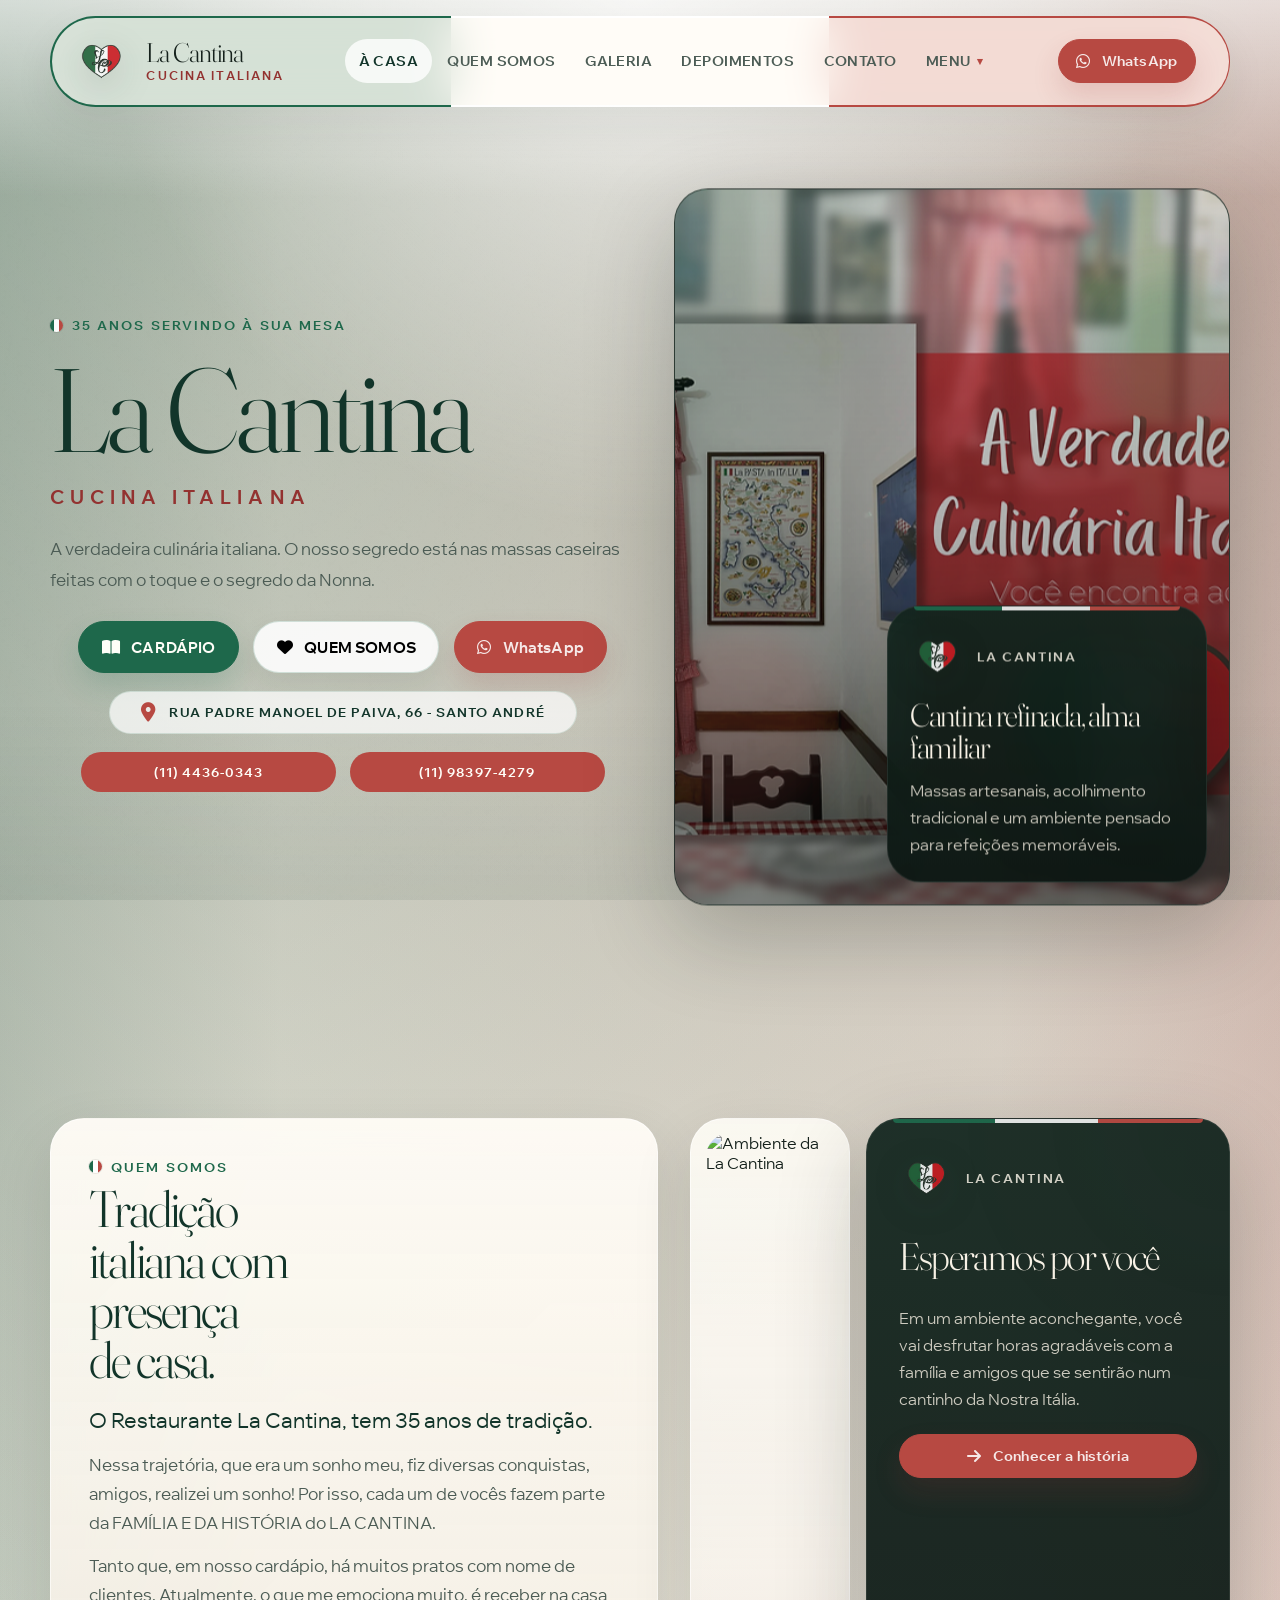
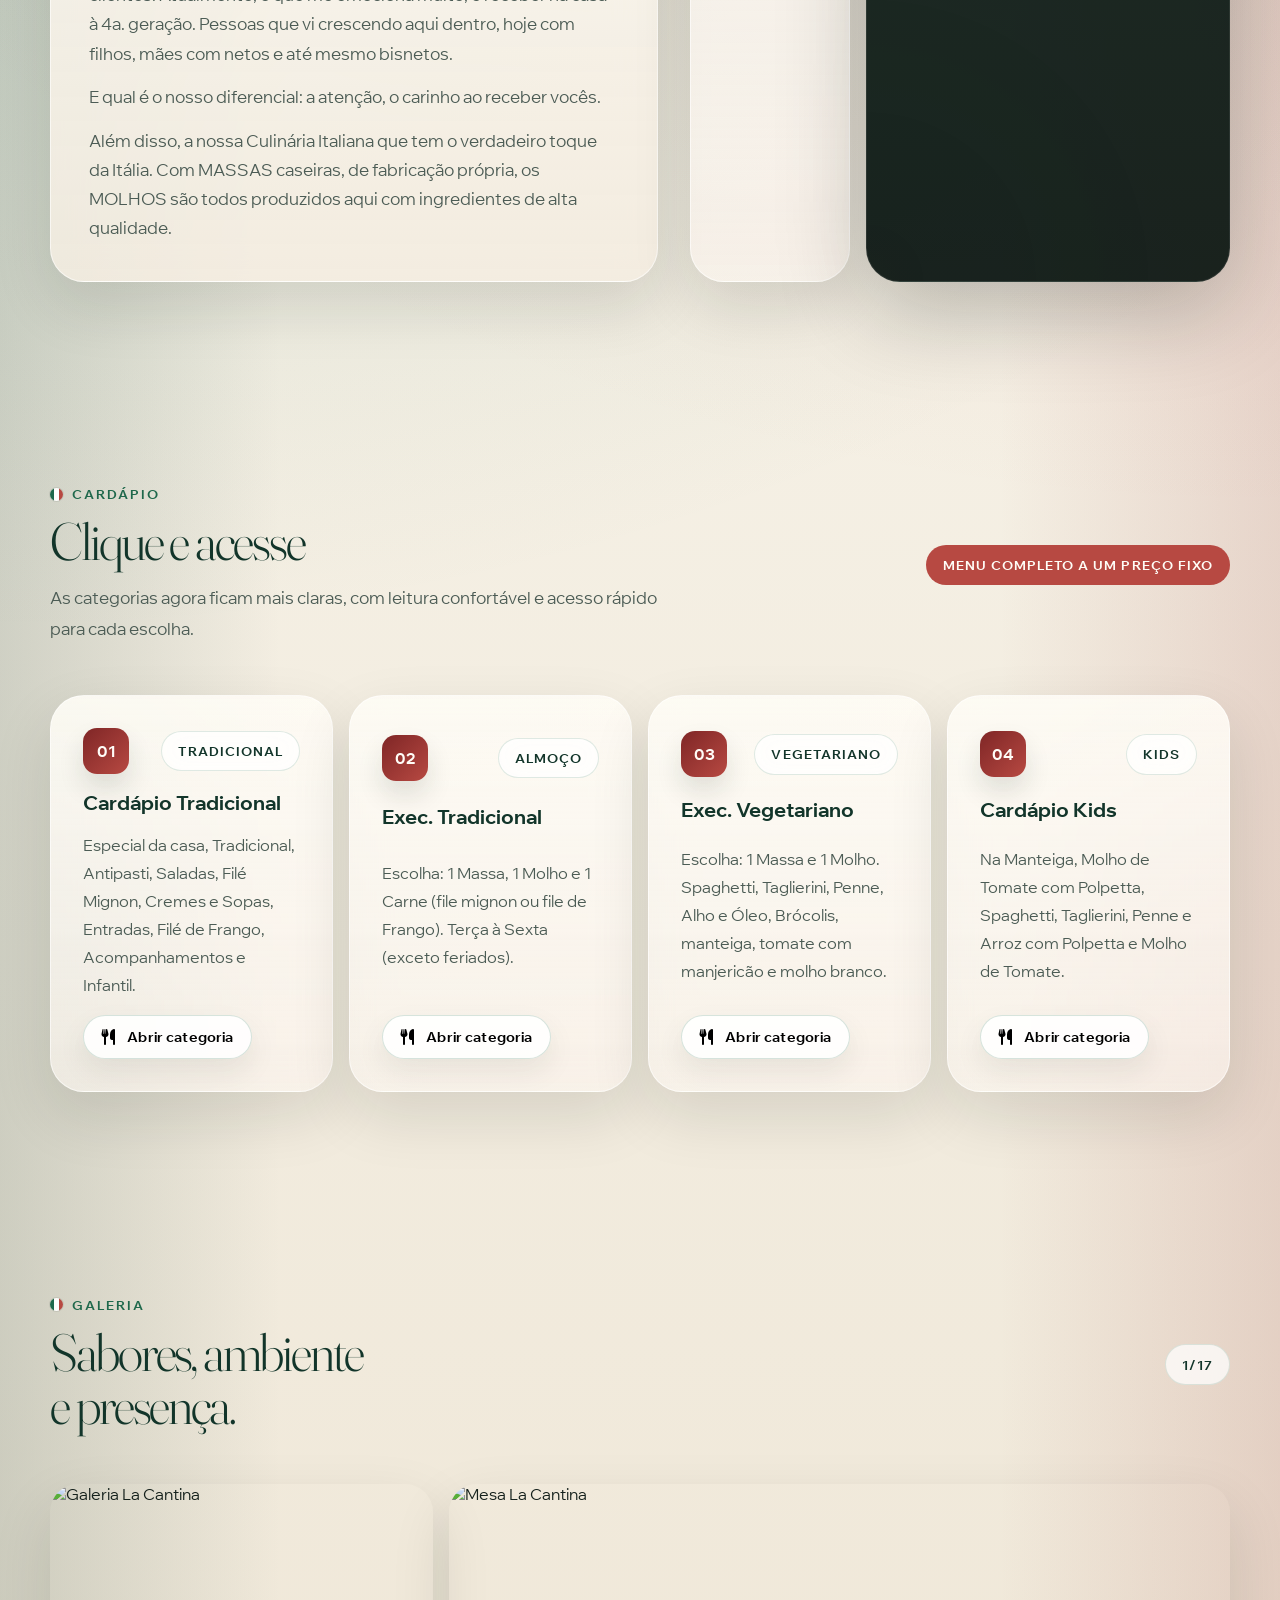
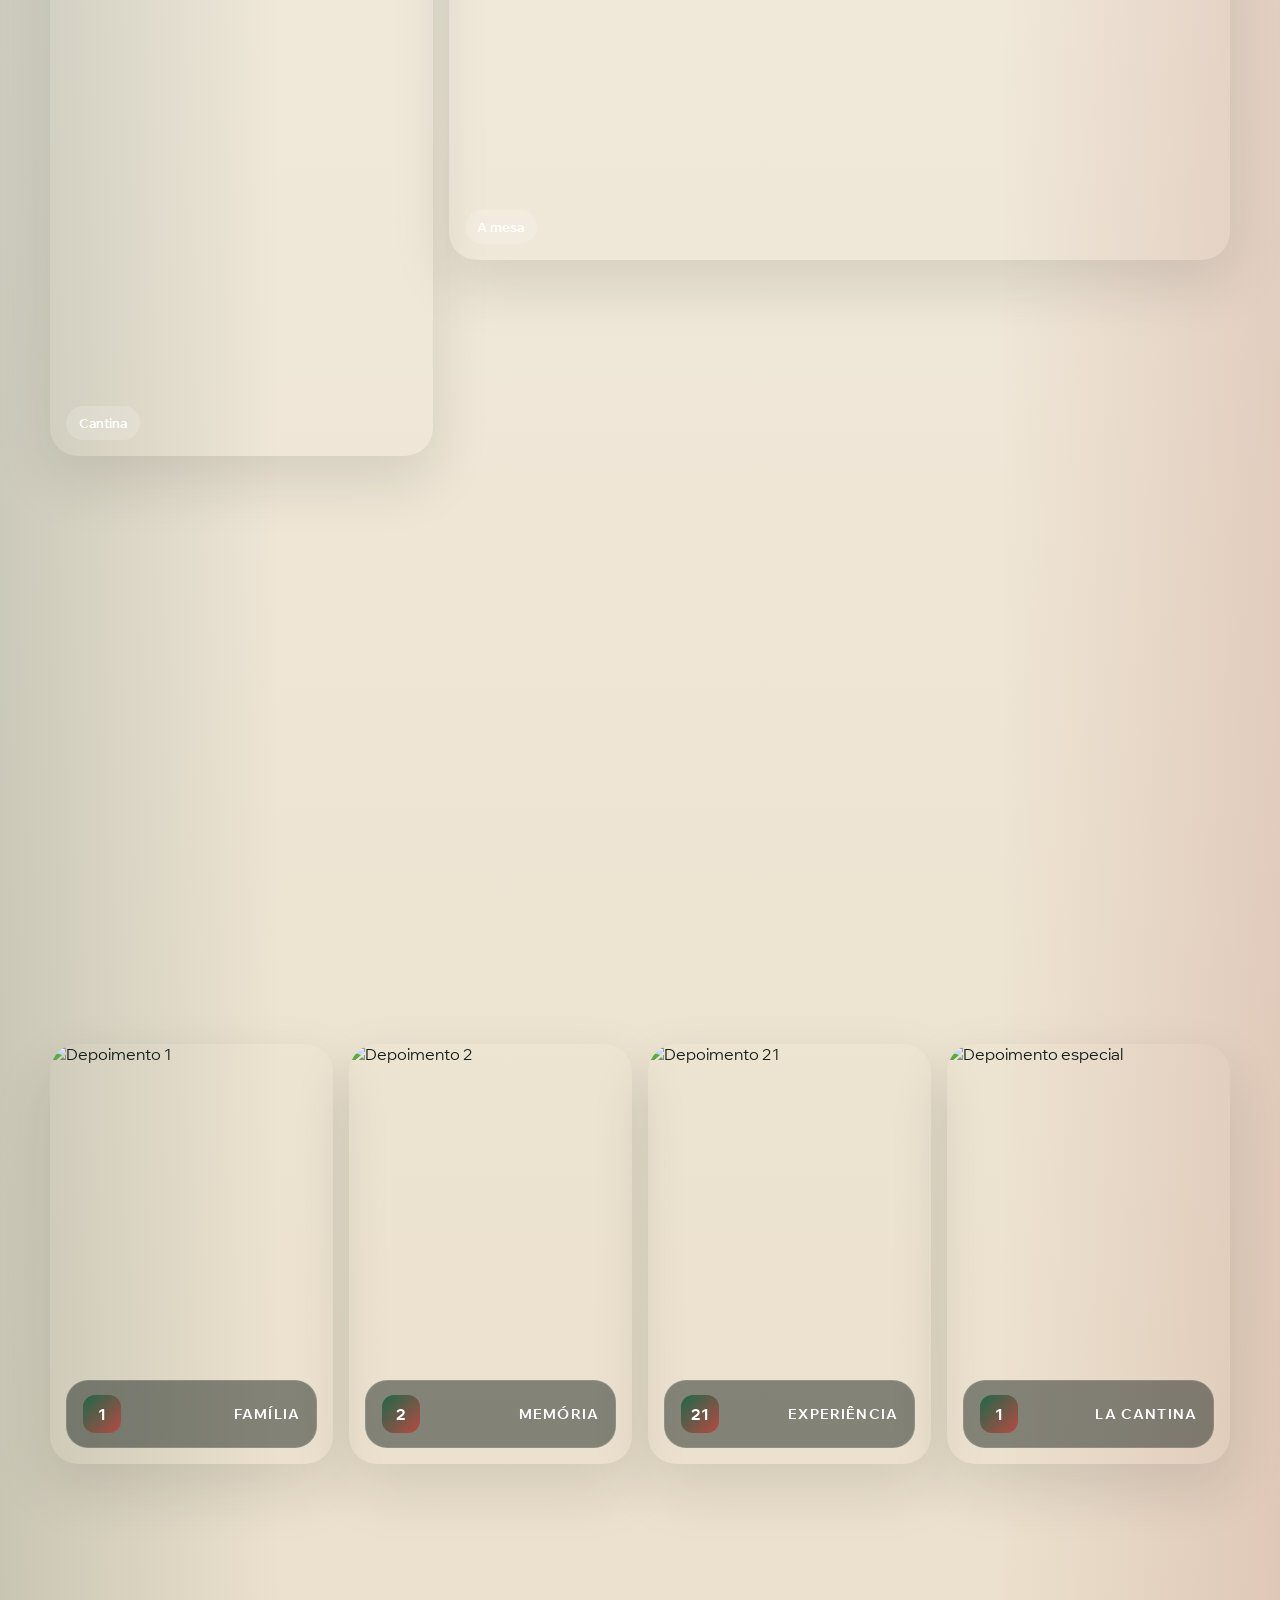
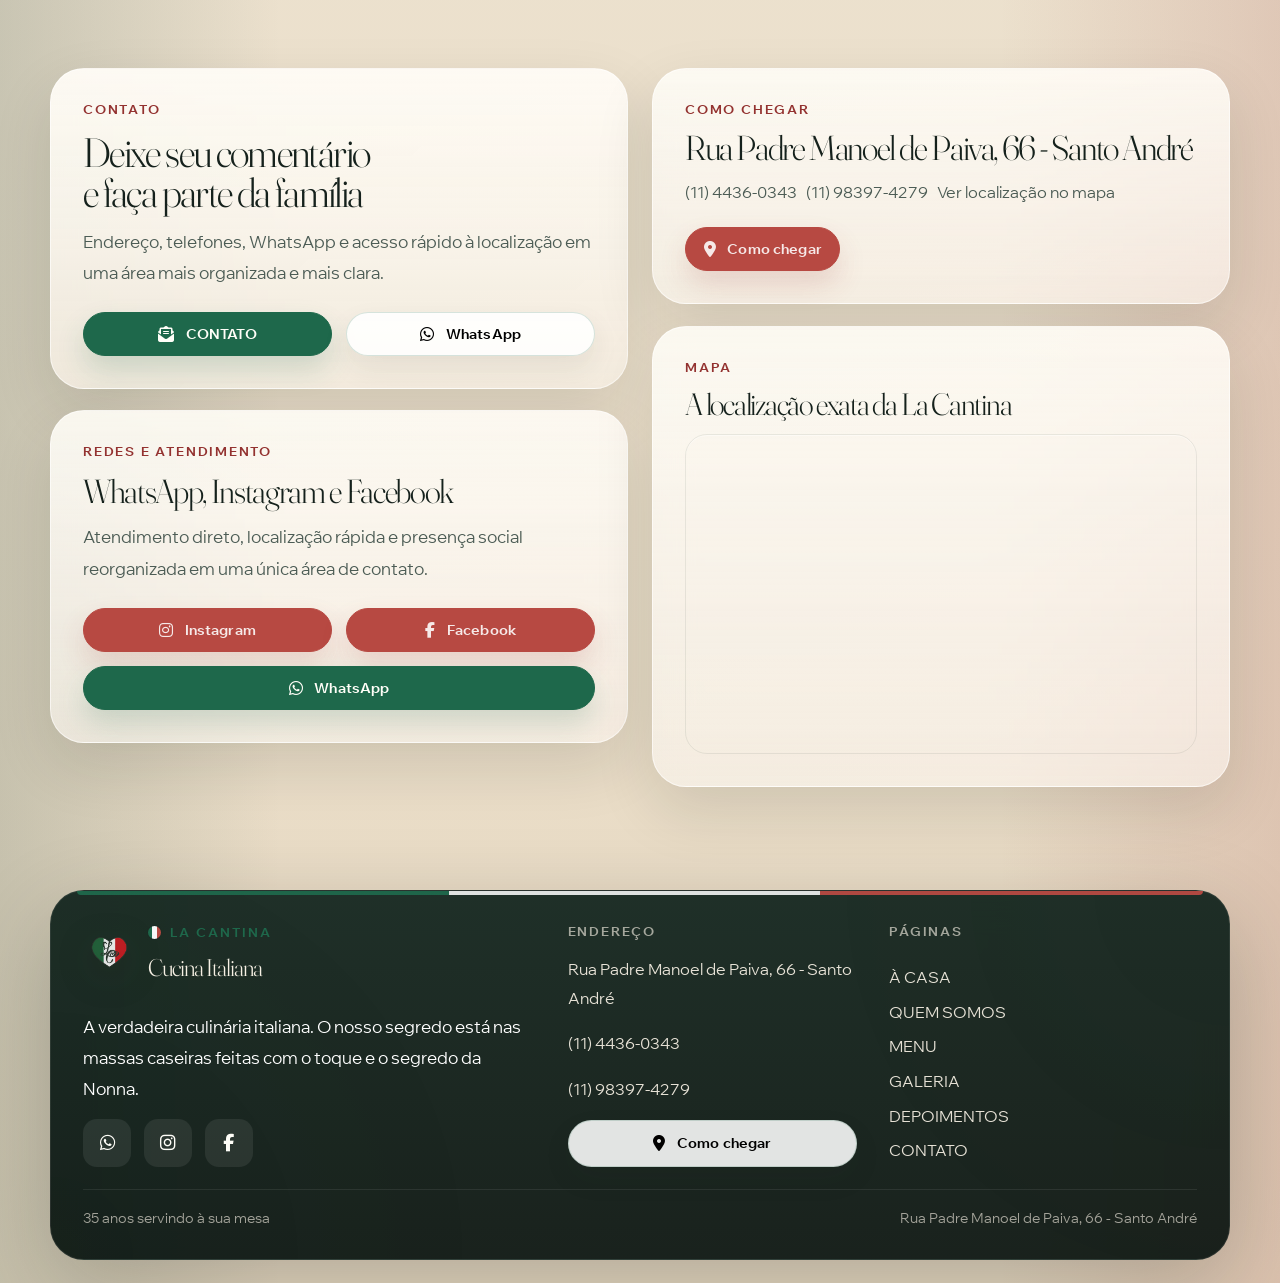
==== index.html @ 67535c18 "Add files via upload" ====
<!DOCTYPE html>
<html lang="pt-BR">
<head>
  <meta charset="utf-8">
  <meta name="viewport" content="width=device-width, initial-scale=1">
  <title>LA CANTINA - RESTAURANTE ITALIANO - MASSAS CASEIRAS IMPERDÍVEIS - SANTO ANDRÉ</title>
  <meta
    name="description"
    content="A verdadeira culinária italiana. O nosso segredo está nas massas caseiras feitas com o toque e o segredo da Nonna. LA CANTINA, servindo à sua mesa, há 35 anos."
  >
  <link rel="canonical" href="https://www.restaurantelacantina.com.br/">
  <link rel="icon" sizes="192x192" href="icons/favicon-192.png" type="image/png">
  <link rel="apple-touch-icon" href="icons/apple-touch-icon.png" type="image/png">
  <link rel="shortcut icon" href="icons/favicon-32.png" type="image/png">
  <link
    rel="stylesheet"
    href="https://cdnjs.cloudflare.com/ajax/libs/font-awesome/6.5.2/css/all.min.css"
    referrerpolicy="no-referrer"
  >
  <link rel="preload" href="fonts/fraunces_120pt-light.woff2" as="font" type="font/woff2" crossorigin>
  <link rel="preload" href="fonts/WixMadeforDisplay_W_Rg.9d488db0.woff" as="font" type="font/woff" crossorigin>
  <link rel="stylesheet" href="css/main.css">
</head>
<body data-page="home" data-root="">
  <div class="page-shell">
    <header data-site-header></header>

    <main>
      <section class="hero section">
        <div class="container hero__grid">
          <div class="hero__content">
            <span class="eyebrow" data-reveal>35 anos servindo à sua mesa</span>
            <h1 class="hero__title" data-reveal>La Cantina</h1>
            <p class="hero__subtitle" data-reveal>Cucina Italiana</p>
            <p class="hero__lead" data-reveal>
              A verdadeira culinária italiana. O nosso segredo está nas massas caseiras feitas com o toque e o segredo da Nonna.
            </p>

            <div class="hero__actions" data-reveal>
              <a class="button button--primary" href="menu/">
                <i class="fa-solid fa-book-open" aria-hidden="true"></i>
                <span>CARDÁPIO</span>
              </a>
              <a class="button button--secondary" href="quemsomos/">
                <i class="fa-solid fa-heart" aria-hidden="true"></i>
                <span>QUEM SOMOS</span>
              </a>
              <a class="button button--ghost" href="https://wa.me/+5511983974279" target="_blank" rel="noreferrer noopener">
                <i class="fa-brands fa-whatsapp" aria-hidden="true"></i>
                <span>WhatsApp</span>
              </a>
            </div>

            <div class="hero__meta" data-reveal>
              <div class="tag hero__location">
                <i class="fa-solid fa-location-dot hero__location-icon" aria-hidden="true"></i>
                <span>Rua Padre Manoel de Paiva, 66 - Santo André</span>
              </div>
              <div class="hero__phones">
                <div class="tag tag--tint hero__phone">(11) 4436-0343</div>
                <div class="tag tag--tint hero__phone">(11) 98397-4279</div>
              </div>
            </div>
          </div>

          <div class="hero__media panel panel--dark" data-reveal data-parallax data-speed="0.03">
            <div class="hero__visual">
              <img
                src="images/hero-main.png"
                srcset="images/hero-main.png 1x, images/hero-main@2x.png 2x"
                alt="La Cantina"
              >
            </div>

            <div class="hero__veil"></div>

            <div class="hero__orbs">
              <span class="hero__orb hero__orb--green"></span>
              <span class="hero__orb hero__orb--red"></span>
            </div>

            <div class="hero__badge panel panel--dark">
              <div class="hero__badge-brand">
                <img src="icons/apple-touch-icon.png" alt="">
                <span>La Cantina</span>
              </div>
              <h2 class="hero__badge-title">Cantina refinada, alma familiar</h2>
              <p class="hero__badge-copy">
                Massas artesanais, acolhimento tradicional e um ambiente pensado para refeições memoráveis.
              </p>
            </div>
          </div>
        </div>
      </section>

      <section class="section">
        <div class="container about-grid about-grid--feature">
          <article class="panel panel--accent story-card" data-reveal>
            <span class="eyebrow">QUEM SOMOS</span>
            <h2 class="section-title">Tradição italiana com presença de casa.</h2>
            <div class="content-copy story-copy">
              <p>O Restaurante La Cantina, tem 35 anos de tradição.</p>
              <p>
                Nessa trajetória, que era um sonho meu, fiz diversas conquistas, amigos, realizei um sonho! Por isso, cada um de vocês fazem parte da FAMÍLIA E DA HISTÓRIA do LA CANTINA.
              </p>
              <p>
                Tanto que, em nosso cardápio, há muitos pratos com nome de clientes. Atualmente, o que me emociona muito, é receber na casa à 4a. geração. Pessoas que vi crescendo aqui dentro, hoje com filhos, mães com netos e até mesmo bisnetos.
              </p>
              <p>E qual é o nosso diferencial: a atenção, o carinho ao receber vocês.</p>
              <p>
                Além disso, a nossa Culinária Italiana que tem o verdadeiro toque da Itália. Com MASSAS caseiras, de fabricação própria, os MOLHOS são todos produzidos aqui com ingredientes de alta qualidade.
              </p>
            </div>
          </article>

          <div class="detail-stack story-stack" data-reveal>
            <div class="panel story-media">
              <img
                src="https://static.wixstatic.com/media/3c8c78_58b89ab414a541a39c98c80fbf83a071~mv2.png/v1/fill/w_678%2Ch_509%2Cal_c%2Cq_85%2Cusm_0.66_1.00_0.01%2Cenc_avif%2Cquality_auto/C%C3%B3pia%20de%20Lc%20slide%20site%20%281%29.png"
                alt="Ambiente da La Cantina"
                loading="lazy"
              >
            </div>

            <aside class="quote-card panel panel--dark story-quote">
              <div class="hero__badge-brand">
                <img src="icons/apple-touch-icon.png" alt="">
                <span>La Cantina</span>
              </div>
              <h3 class="quote-card__title">Esperamos por você</h3>
              <p class="quote-card__copy">
                Em um ambiente aconchegante, você vai desfrutar horas agradáveis com a família e amigos que se sentirão num cantinho da Nostra Itália.
              </p>
              <a class="button button--ghost button--small" href="quemsomos/">
                <i class="fa-solid fa-arrow-right" aria-hidden="true"></i>
                <span>Conhecer a história</span>
              </a>
            </aside>
          </div>
        </div>
      </section>

      <section class="section">
        <div class="container">
          <div class="section-header">
            <div class="section-header__content" data-reveal>
              <span class="eyebrow">Cardápio</span>
              <h2 class="section-title">Clique e acesse</h2>
              <p class="section-copy">
                As categorias agora ficam mais claras, com leitura confortável e acesso rápido para cada escolha.
              </p>
            </div>
            <span class="tag tag--tint" data-reveal>MENU COMPLETO A UM PREÇO FIXO</span>
          </div>

          <div class="menu-card-grid">
            <article class="menu-card panel" data-reveal>
              <div class="menu-card__top">
                <span class="menu-card__index">01</span>
                <span class="tag">Tradicional</span>
              </div>
              <h3 class="menu-card__title">Cardápio Tradicional</h3>
              <p class="menu-card__copy">
                Especial da casa, Tradicional, Antipasti, Saladas, Filé Mignon, Cremes e Sopas, Entradas, Filé de Frango, Acompanhamentos e Infantil.
              </p>
              <div class="menu-card__actions">
                <a class="button button--secondary button--small" href="tradicional/">
                  <i class="fa-solid fa-utensils" aria-hidden="true"></i>
                  <span>Abrir categoria</span>
                </a>
              </div>
            </article>

            <article class="menu-card panel" data-reveal>
              <div class="menu-card__top">
                <span class="menu-card__index">02</span>
                <span class="tag">Almoço</span>
              </div>
              <h3 class="menu-card__title">Exec. Tradicional</h3>
              <p class="menu-card__copy">
                Escolha: 1 Massa, 1 Molho e 1 Carne (file mignon ou file de Frango). Terça à Sexta (exceto feriados).
              </p>
              <div class="menu-card__actions">
                <a class="button button--secondary button--small" href="executivotradicional/">
                  <i class="fa-solid fa-utensils" aria-hidden="true"></i>
                  <span>Abrir categoria</span>
                </a>
              </div>
            </article>

            <article class="menu-card panel" data-reveal>
              <div class="menu-card__top">
                <span class="menu-card__index">03</span>
                <span class="tag">Vegetariano</span>
              </div>
              <h3 class="menu-card__title">Exec. Vegetariano</h3>
              <p class="menu-card__copy">
                Escolha: 1 Massa e 1 Molho. Spaghetti, Taglierini, Penne, Alho e Óleo, Brócolis, manteiga, tomate com manjericão e molho branco.
              </p>
              <div class="menu-card__actions">
                <a class="button button--secondary button--small" href="vegetariano/">
                  <i class="fa-solid fa-utensils" aria-hidden="true"></i>
                  <span>Abrir categoria</span>
                </a>
              </div>
            </article>

            <article class="menu-card panel" data-reveal>
              <div class="menu-card__top">
                <span class="menu-card__index">04</span>
                <span class="tag">Kids</span>
              </div>
              <h3 class="menu-card__title">Cardápio Kids</h3>
              <p class="menu-card__copy">
                Na Manteiga, Molho de Tomate com Polpetta, Spaghetti, Taglierini, Penne e Arroz com Polpetta e Molho de Tomate.
              </p>
              <div class="menu-card__actions">
                <a class="button button--secondary button--small" href="kids/">
                  <i class="fa-solid fa-utensils" aria-hidden="true"></i>
                  <span>Abrir categoria</span>
                </a>
              </div>
            </article>
          </div>
        </div>
      </section>

      <section class="section">
        <div class="container">
          <div class="section-header">
            <div class="section-header__content" data-reveal>
              <span class="eyebrow">Galeria</span>
              <h2 class="section-title">Sabores, ambiente e presença.</h2>
            </div>
            <span class="tag" data-reveal>1/17</span>
          </div>

          <div class="gallery-grid">
            <a class="gallery-card gallery-card--tall" href="galeria/" data-lightbox="https://static.wixstatic.com/media/3c8c78_4570d8afd953491ebf479c30d92ed993~mv2.jpg/v1/fill/w_378%2Ch_504%2Cal_c%2Cq_80%2Cusm_0.66_1.00_0.01%2Cenc_avif%2Cquality_auto/3c8c78_4570d8afd953491ebf479c30d92ed993~mv2.jpg" data-lightbox-alt="Galeria La Cantina" data-reveal>
              <img src="https://static.wixstatic.com/media/3c8c78_4570d8afd953491ebf479c30d92ed993~mv2.jpg/v1/fill/w_378%2Ch_504%2Cal_c%2Cq_80%2Cusm_0.66_1.00_0.01%2Cenc_avif%2Cquality_auto/3c8c78_4570d8afd953491ebf479c30d92ed993~mv2.jpg" alt="Galeria La Cantina" loading="lazy">
              <span class="gallery-card__label">Cantina</span>
            </a>

            <a class="gallery-card gallery-card--wide" href="galeria/" data-lightbox="https://static.wixstatic.com/media/3c8c78_d0b35726a6de42ea92a82c9c11705bc4~mv2.png/v1/fill/w_980%2Ch_627%2Cal_c%2Cq_90%2Cusm_0.66_1.00_0.01%2Cenc_avif%2Cquality_auto/3c8c78_d0b35726a6de42ea92a82c9c11705bc4~mv2.png" data-lightbox-alt="Mesa La Cantina" data-reveal>
              <img src="https://static.wixstatic.com/media/3c8c78_d0b35726a6de42ea92a82c9c11705bc4~mv2.png/v1/fill/w_980%2Ch_627%2Cal_c%2Cq_90%2Cusm_0.66_1.00_0.01%2Cenc_avif%2Cquality_auto/3c8c78_d0b35726a6de42ea92a82c9c11705bc4~mv2.png" alt="Mesa La Cantina" loading="lazy">
              <span class="gallery-card__label">A mesa</span>
            </a>

            <a class="gallery-card gallery-card--medium" href="galeria/" data-lightbox="https://static.wixstatic.com/media/3c8c78_863de1229ab94aa2b403832a2378c0b0~mv2.png/v1/fill/w_980%2Ch_627%2Cal_c%2Cq_90%2Cusm_0.66_1.00_0.01%2Cenc_avif%2Cquality_auto/3c8c78_863de1229ab94aa2b403832a2378c0b0~mv2.png" data-lightbox-alt="Pratos da La Cantina" data-reveal>
              <img src="https://static.wixstatic.com/media/3c8c78_863de1229ab94aa2b403832a2378c0b0~mv2.png/v1/fill/w_980%2Ch_627%2Cal_c%2Cq_90%2Cusm_0.66_1.00_0.01%2Cenc_avif%2Cquality_auto/3c8c78_863de1229ab94aa2b403832a2378c0b0~mv2.png" alt="Pratos da La Cantina" loading="lazy">
              <span class="gallery-card__label">Artesanal</span>
            </a>

            <a class="gallery-card gallery-card--medium" href="galeria/" data-lightbox="https://static.wixstatic.com/media/3c8c78_ca9038ac44324397ae0297e8c60b344d~mv2.png/v1/fill/w_980%2Ch_627%2Cal_c%2Cq_90%2Cusm_0.66_1.00_0.01%2Cenc_avif%2Cquality_auto/3c8c78_ca9038ac44324397ae0297e8c60b344d~mv2.png" data-lightbox-alt="Detalhes da casa" data-reveal>
              <img src="https://static.wixstatic.com/media/3c8c78_ca9038ac44324397ae0297e8c60b344d~mv2.png/v1/fill/w_980%2Ch_627%2Cal_c%2Cq_90%2Cusm_0.66_1.00_0.01%2Cenc_avif%2Cquality_auto/3c8c78_ca9038ac44324397ae0297e8c60b344d~mv2.png" alt="Detalhes da casa" loading="lazy">
              <span class="gallery-card__label">Detalhes</span>
            </a>
          </div>
        </div>
      </section>

      <section class="section">
        <div class="container">
          <div class="section-header">
            <div class="section-header__content" data-reveal>
              <span class="eyebrow">Depoimentos</span>
              <h2 class="section-title">Confiança construída à mesa.</h2>
            </div>
            <span class="tag" data-reveal>1/21</span>
          </div>

          <div class="testimonial-grid">
            <a class="testimonial-card" href="depoimentos/" data-lightbox="https://static.wixstatic.com/media/3c8c78_c06c35f1dfcc485184967b9b6c743e84~mv2.png/v1/fill/w_980%2Ch_627%2Cal_c%2Cq_90%2Cusm_0.66_1.00_0.01%2Cenc_avif%2Cquality_auto/3c8c78_c06c35f1dfcc485184967b9b6c743e84~mv2.png" data-lightbox-alt="Depoimento 1" data-reveal>
              <img src="https://static.wixstatic.com/media/3c8c78_c06c35f1dfcc485184967b9b6c743e84~mv2.png/v1/fill/w_980%2Ch_627%2Cal_c%2Cq_90%2Cusm_0.66_1.00_0.01%2Cenc_avif%2Cquality_auto/3c8c78_c06c35f1dfcc485184967b9b6c743e84~mv2.png" alt="Depoimento 1" loading="lazy">
              <div class="testimonial-card__meta">
                <span class="testimonial-card__number">1</span>
                <span class="testimonial-card__text">Família</span>
              </div>
            </a>

            <a class="testimonial-card" href="depoimentos/" data-lightbox="https://static.wixstatic.com/media/3c8c78_69500f6a62264db9b40c187f30066948~mv2.png/v1/fill/w_980%2Ch_627%2Cal_c%2Cq_90%2Cusm_0.66_1.00_0.01%2Cenc_avif%2Cquality_auto/3c8c78_69500f6a62264db9b40c187f30066948~mv2.png" data-lightbox-alt="Depoimento 2" data-reveal>
              <img src="https://static.wixstatic.com/media/3c8c78_69500f6a62264db9b40c187f30066948~mv2.png/v1/fill/w_980%2Ch_627%2Cal_c%2Cq_90%2Cusm_0.66_1.00_0.01%2Cenc_avif%2Cquality_auto/3c8c78_69500f6a62264db9b40c187f30066948~mv2.png" alt="Depoimento 2" loading="lazy">
              <div class="testimonial-card__meta">
                <span class="testimonial-card__number">2</span>
                <span class="testimonial-card__text">Memória</span>
              </div>
            </a>

            <a class="testimonial-card" href="depoimentos/" data-lightbox="https://static.wixstatic.com/media/3c8c78_3a1974ed5ea540cd999b0b36f198db32~mv2.png/v1/fill/w_980%2Ch_627%2Cal_c%2Cq_90%2Cusm_0.66_1.00_0.01%2Cenc_avif%2Cquality_auto/3c8c78_3a1974ed5ea540cd999b0b36f198db32~mv2.png" data-lightbox-alt="Depoimento 21" data-reveal>
              <img src="https://static.wixstatic.com/media/3c8c78_3a1974ed5ea540cd999b0b36f198db32~mv2.png/v1/fill/w_980%2Ch_627%2Cal_c%2Cq_90%2Cusm_0.66_1.00_0.01%2Cenc_avif%2Cquality_auto/3c8c78_3a1974ed5ea540cd999b0b36f198db32~mv2.png" alt="Depoimento 21" loading="lazy">
              <div class="testimonial-card__meta">
                <span class="testimonial-card__number">21</span>
                <span class="testimonial-card__text">Experiência</span>
              </div>
            </a>

            <a class="testimonial-card" href="depoimentos/" data-lightbox="https://static.wixstatic.com/media/3c8c78_4570d8afd953491ebf479c30d92ed993~mv2.jpg/v1/fill/w_435%2Ch_580%2Cal_c%2Cq_80%2Cusm_0.66_1.00_0.01%2Cenc_avif%2Cquality_auto/3c8c78_4570d8afd953491ebf479c30d92ed993~mv2.jpg" data-lightbox-alt="Depoimento especial" data-reveal>
              <img src="https://static.wixstatic.com/media/3c8c78_4570d8afd953491ebf479c30d92ed993~mv2.jpg/v1/fill/w_435%2Ch_580%2Cal_c%2Cq_80%2Cusm_0.66_1.00_0.01%2Cenc_avif%2Cquality_auto/3c8c78_4570d8afd953491ebf479c30d92ed993~mv2.jpg" alt="Depoimento especial" loading="lazy">
              <div class="testimonial-card__meta">
                <span class="testimonial-card__number">1</span>
                <span class="testimonial-card__text">La Cantina</span>
              </div>
            </a>
          </div>
        </div>
      </section>

      <section class="section">
        <div class="container contact-grid contact-grid--home">
          <div class="contact-stack contact-stack--home">
            <article class="info-card panel panel--accent info-card--contact" data-reveal>
              <span class="info-card__label">Contato</span>
              <h2 class="detail-card__title">Deixe seu comentário e faça parte da família</h2>
              <p class="info-card__copy">
                Endereço, telefones, WhatsApp e acesso rápido à localização em uma área mais organizada e mais clara.
              </p>
              <div class="contact-actions">
                <a class="button button--primary button--small" href="contato/">
                  <i class="fa-solid fa-envelope-open-text" aria-hidden="true"></i>
                  <span>CONTATO</span>
                </a>
                <a class="button button--secondary button--small" href="https://wa.me/+5511983974279" target="_blank" rel="noreferrer noopener">
                  <i class="fa-brands fa-whatsapp" aria-hidden="true"></i>
                  <span>WhatsApp</span>
                </a>
              </div>
            </article>

            <article class="info-card panel info-card--social" data-reveal>
              <span class="info-card__label">Redes e atendimento</span>
              <h3 class="detail-card__title">WhatsApp, Instagram e Facebook</h3>
              <p class="info-card__copy">
                Atendimento direto, localização rápida e presença social reorganizada em uma única área de contato.
              </p>
              <div class="contact-actions contact-actions--social">
                <a class="button button--ghost button--small" href="https://www.instagram.com/lacantina_cucinaitaliana/" target="_blank" rel="noreferrer noopener">
                  <i class="fa-brands fa-instagram" aria-hidden="true"></i>
                  <span>Instagram</span>
                </a>
                <a class="button button--ghost button--small" href="https://www.facebook.com/La-Cantina-Cuccina-Italiana-107710615327045" target="_blank" rel="noreferrer noopener">
                  <i class="fa-brands fa-facebook-f" aria-hidden="true"></i>
                  <span>Facebook</span>
                </a>
                <a id="whatsapp-link" class="button button--ghost button--small contact-actions__item--whatsapp" href="https://wa.me/+5511983974279" target="_blank" rel="noreferrer noopener">
                  <i class="fa-brands fa-whatsapp" aria-hidden="true"></i>
                  <span>WhatsApp</span>
                </a>
              </div>
            </article>
          </div>

          <div class="contact-stack contact-stack--home">
            <article class="info-card panel info-card--map" data-reveal>
              <span class="info-card__label">Como chegar</span>
              <h3 class="detail-card__title">Rua Padre Manoel de Paiva, 66 - Santo André</h3>
              <ul class="info-card__list">
                <li>(11) 4436-0343</li>
                <li>(11) 98397-4279</li>
                <li>Ver localização no mapa</li>
              </ul>
              <div class="contact-actions">
                <a class="button button--ghost button--small" href="https://www.google.com/maps?q=-23.6536492,-46.5355073" target="_blank" rel="noreferrer noopener">
                  <i class="fa-solid fa-location-dot" aria-hidden="true"></i>
                  <span>Como chegar</span>
                </a>
              </div>
            </article>

            <article class="info-card panel info-card--embed" data-reveal>
              <span class="info-card__label">Mapa</span>
              <h3 class="detail-card__title">A localização exata da La Cantina</h3>
              <div class="map-embed">
                <iframe
                  title="Mapa da localização do Restaurante La Cantina"
                  src="https://www.google.com/maps?q=-23.6536492,-46.5355073&z=17&output=embed"
                  loading="lazy"
                  referrerpolicy="no-referrer-when-downgrade"
                  allowfullscreen
                ></iframe>
              </div>
            </article>
          </div>
        </div>
      </section>
    </main>

    <footer data-site-footer></footer>
  </div>

  <script src="js/main.js" defer></script>
</body>
</html>
---- css/main.css ----
@font-face {
  font-family: "Fraunces LC";
  src: url("../fonts/fraunces_120pt-light.woff2") format("woff2");
  font-style: normal;
  font-weight: 300;
  font-display: swap;
}

@font-face {
  font-family: "Fraunces LC";
  src: url("../fonts/fraunces_120pt-semibold.woff2") format("woff2");
  font-style: normal;
  font-weight: 600;
  font-display: swap;
}

@font-face {
  font-family: "Madefor LC";
  src: url("../fonts/WixMadeforDisplay_W_Rg.9d488db0.woff") format("woff");
  font-style: normal;
  font-weight: 400;
  font-display: swap;
}

@font-face {
  font-family: "Madefor LC";
  src: url("../fonts/WixMadeforDisplay_W_Bd.a701b2c3.woff") format("woff");
  font-style: normal;
  font-weight: 700;
  font-display: swap;
}

:root {
  --white: #fffdf7;
  --paper: #f2ecdf;
  --cream: #e8dac3;
  --green-900: #12352a;
  --green-700: #1e684b;
  --green-500: #2f8a62;
  --red-800: #7f2626;
  --red-700: #933230;
  --red-500: #b74942;
  --ink: #15211c;
  --ink-soft: #4c5c55;
  --line: rgba(21, 33, 28, 0.12);
  --line-strong: rgba(21, 33, 28, 0.2);
  --surface: rgba(255, 252, 246, 0.78);
  --surface-strong: rgba(255, 252, 246, 0.92);
  --surface-dark: rgba(17, 27, 22, 0.9);
  --shadow-soft: 0 24px 60px rgba(15, 24, 20, 0.12);
  --shadow-strong: 0 30px 90px rgba(10, 16, 13, 0.24);
  --radius-xl: 34px;
  --radius-lg: 24px;
  --radius-md: 18px;
  --radius-sm: 12px;
  --container: min(1180px, calc(100vw - 40px));
  --font-sans: "Madefor LC", "Segoe UI", sans-serif;
  --font-serif: "Fraunces LC", Georgia, serif;
  --transition: 240ms cubic-bezier(0.22, 1, 0.36, 1);
  --header-height: 86px;
  --hero-meta-space: 1.1rem;
}

*,
*::before,
*::after {
  box-sizing: border-box;
}

html {
  scroll-behavior: smooth;
}

body {
  margin: 0;
  min-height: 100vh;
  font-family: var(--font-sans);
  color: var(--ink);
  background:
    radial-gradient(circle at 0% 0%, rgba(30, 104, 75, 0.34), transparent 36%),
    radial-gradient(circle at 100% 0%, rgba(183, 73, 66, 0.3), transparent 34%),
    linear-gradient(90deg, rgba(18, 53, 42, 0.16) 0%, rgba(255, 255, 255, 0) 22%, rgba(255, 255, 255, 0) 78%, rgba(147, 50, 48, 0.14) 100%),
    linear-gradient(180deg, var(--white) 0%, var(--paper) 42%, var(--cream) 100%);
}

body::before {
  content: "";
  position: fixed;
  inset: 0;
  z-index: -2;
  pointer-events: none;
  opacity: 0.035;
  background: url("../assets/patterns/iron-pattern.png") center / 320px repeat;
  mix-blend-mode: multiply;
}

body::after {
  content: "";
  position: fixed;
  inset: 0;
  z-index: -1;
  pointer-events: none;
  background:
    linear-gradient(180deg, rgba(255, 255, 255, 0.6), transparent 22%, transparent 78%, rgba(18, 53, 42, 0.08)),
    radial-gradient(circle at 50% 0%, rgba(255, 255, 255, 0.7), transparent 48%);
}

img {
  display: block;
  max-width: 100%;
}

a {
  color: inherit;
  text-decoration: none;
}

button,
input,
textarea {
  font: inherit;
}

button {
  border: 0;
  background: transparent;
  cursor: pointer;
}

.page-shell {
  position: relative;
  overflow: clip;
}

.container {
  width: var(--container);
  margin-inline: auto;
}

.section {
  padding: clamp(4.5rem, 8vw, 7rem) 0;
}

.section--compact {
  padding: clamp(3rem, 6vw, 4.4rem) 0;
}

.panel {
  position: relative;
  border: 1px solid rgba(255, 255, 255, 0.58);
  border-radius: var(--radius-xl);
  background:
    linear-gradient(180deg, rgba(255, 252, 246, 0.9), rgba(255, 250, 244, 0.62)),
    linear-gradient(135deg, rgba(30, 104, 75, 0.05), rgba(183, 73, 66, 0.05));
  box-shadow: var(--shadow-soft);
  backdrop-filter: blur(18px);
}

.panel--dark::before {
  content: "";
  position: absolute;
  top: 0;
  left: 26px;
  right: 26px;
  height: 4px;
  border-radius: 0 0 999px 999px;
  background: linear-gradient(90deg, var(--green-700) 0 33%, rgba(255, 255, 255, 0.9) 33% 66%, var(--red-500) 66% 100%);
  opacity: 0.95;
}

.panel--dark {
  color: #f7f1e5;
  border-color: rgba(255, 255, 255, 0.08);
  background:
    linear-gradient(180deg, rgba(18, 37, 30, 0.94), rgba(12, 22, 18, 0.94)),
    radial-gradient(circle at top right, rgba(183, 73, 66, 0.24), transparent 36%),
    radial-gradient(circle at bottom left, rgba(47, 138, 98, 0.2), transparent 40%);
  box-shadow: var(--shadow-strong);
}

.panel--accent {
  background:
    linear-gradient(180deg, rgba(255, 252, 246, 0.96), rgba(246, 239, 227, 0.84)),
    linear-gradient(135deg, rgba(30, 104, 75, 0.09), rgba(183, 73, 66, 0.08));
}

.section-header {
  display: flex;
  align-items: center;
  justify-content: space-between;
  gap: clamp(1rem, 3vw, 2rem);
  margin-bottom: clamp(2rem, 4vw, 3.2rem);
}

.section-header__content {
  display: grid;
  align-content: center;
  gap: 0.8rem;
  max-width: 48rem;
}

.section-header__content .eyebrow {
  margin-bottom: 0;
}

.section-header__content .section-copy {
  max-width: 38rem;
}

.eyebrow {
  display: inline-flex;
  align-items: center;
  gap: 0.55rem;
  margin-bottom: 1rem;
  color: var(--green-700);
  font-size: 0.82rem;
  font-weight: 700;
  letter-spacing: 0.16em;
  text-transform: uppercase;
}

.eyebrow::before {
  content: "";
  width: 13px;
  height: 13px;
  border-radius: 999px;
  background: linear-gradient(90deg, var(--green-700) 0 33%, rgba(255, 255, 255, 0.96) 33% 66%, var(--red-500) 66% 100%);
  box-shadow: 0 0 0 1px rgba(21, 33, 28, 0.08);
}

.section-title,
.hero__title,
.page-hero__title,
.brand__name,
.detail-card__title,
.footer__title,
.hero__badge-title,
.quote-card__title,
.promo-card__headline,
.tab-panel__title {
  margin: 0;
  font-family: var(--font-serif);
  font-weight: 300;
  letter-spacing: -0.04em;
  line-height: 1.02;
}

.section-title {
  color: var(--green-900);
  max-width: 14ch;
  font-size: clamp(2.1rem, 4.1vw, 3.55rem);
  text-wrap: balance;
}

.section-copy,
.hero__lead,
.page-hero__copy,
.content-copy p,
.info-card__copy,
.detail-card__copy,
.footer__copy,
.promo-card__copy {
  margin: 0;
  color: var(--ink-soft);
  font-size: clamp(1rem, 1.45vw, 1.08rem);
  line-height: 1.8;
}

.footer__copy{
  color: white;
}
.tag {
  display: inline-flex;
  align-items: center;
  justify-content: center;
  min-height: 38px;
  padding: 0.7rem 1rem;
  border: 1px solid rgba(30, 104, 75, 0.14);
  border-radius: 999px;
  background: rgba(255, 255, 255, 0.72);
  color: var(--green-900);
  font-size: 0.82rem;
  font-weight: 700;
  letter-spacing: 0.08em;
  text-transform: uppercase;
  backdrop-filter: blur(14px);
}

.tag--tint {
  border-color: transparent;
  background: var(--red-500);
  color: #fffdf7;
}

.button {
  display: inline-flex;
  align-items: center;
  justify-content: center;
  gap: 0.72rem;
  min-height: 52px;
  padding: 0.9rem 1.4rem;
  border: 1px solid transparent;
  border-radius: 999px;
  font-size: 0.96rem;
  font-weight: 700;
  letter-spacing: 0.01em;
  transition:
    transform var(--transition),
    box-shadow var(--transition),
    background-color var(--transition),
    color var(--transition),
    border-color var(--transition);
}

.button i {
  font-size: 1rem;
}

.button:hover,
.button:focus-visible {
  transform: translateY(-2px);
}

.button:focus-visible,
.nav-link:focus-visible,
.tab-button:focus-visible,
.gallery-card:focus-visible,
.social-link:focus-visible,
.link-card:focus-visible {
  outline: 2px solid rgba(47, 138, 98, 0.28);
  outline-offset: 3px;
}

.button--primary {
  color: #fffef8;
  border-color: var(--green-700);
  background: var(--green-700);
  box-shadow: 0 14px 28px rgba(30, 104, 75, 0.18);
  
}

.button--secondary {
  color: #000000;
  border-color: rgba(30, 104, 75, 0.18);
  background: #ffffffe0;
  box-shadow: 0 12px 28px rgba(21, 33, 28, 0.08);
}

.button--ghost {
  color: #ffffffe0;
  border-color: var(--red-500);
  background: var(--red-500);
  box-shadow: 0 14px 28px rgba(147, 50, 48, 0.16);
}

#whatsapp-link{
  color: #fffef8;
  border-color: var(--green-700);
  background: var(--green-700);
  box-shadow: 0 14px 28px rgba(30, 104, 75, 0.18);
  min-width: 100%;
}

.button--small {
  min-height: 44px;
  padding: 0.72rem 1.1rem;
  font-size: 0.88rem;
}

.site-header {
  position: sticky;
  top: 0;
  z-index: 40;
  padding: 1rem 0 0;
}

.site-header__bar {
  position: relative;
  isolation: isolate;
  display: grid;
  grid-template-columns: auto 1fr auto auto;
  align-items: center;
  gap: 1rem;
  min-height: var(--header-height);
  padding: 0.9rem 1.15rem 0.9rem 1.25rem;
  overflow: visible;
  border-radius: 999px;
  background: linear-gradient(90deg, var(--green-700) 0 34%, rgba(255, 255, 255, 0.96) 34% 66%, var(--red-500) 66% 100%);
  box-shadow: 0 18px 40px rgba(21, 33, 28, 0.08);
}

.site-header__bar::before {
  content: "";
  position: absolute;
  inset: 1.5px;
  border-radius: inherit;
  background: rgba(255, 252, 246, 0.82);
  backdrop-filter: blur(24px) saturate(1.04);
  z-index: 0;
}

.site-header__bar > * {
  position: relative;
  z-index: 1;
}

.site-header.is-scrolled .site-header__bar {
  box-shadow: 0 24px 46px rgba(21, 33, 28, 0.14);
}

.site-header.is-scrolled .site-header__bar::before {
  background: rgba(255, 252, 246, 0.9);
}

.brand {
  display: inline-flex;
  align-items: center;
  gap: 0.9rem;
  min-width: 0;
}

.brand__mark-wrap {
  flex: 0 0 auto;
  width: 62px;
  height: 62px;
  display: inline-flex;
  align-items: center;
  justify-content: center;
  border-radius: 0;
  background: transparent;
  box-shadow: none;
}

.brand__mark {
  width: 56px;
  height: 56px;
  object-fit: contain;
  filter: drop-shadow(0 10px 18px rgba(21, 33, 28, 0.16));
  transition:
    transform var(--transition),
    filter var(--transition);
}

.brand:hover .brand__mark,
.brand:focus-visible .brand__mark {
  transform: scale(1.08);
  filter: drop-shadow(0 14px 22px rgba(21, 33, 28, 0.2));
}

.brand__lockup {
  display: grid;
  gap: 0.1rem;
}

.brand__name {
  font-size: 1.68rem;
}

.brand__subtitle {
  color: var(--red-700);
  font-size: 0.74rem;
  font-weight: 700;
  letter-spacing: 0.18em;
  text-transform: uppercase;
}

.site-nav {
  display: flex;
  align-items: center;
  justify-content: center;
  gap: 0.12rem;
}

.nav-item,
.nav-dropdown-group {
  position: relative;
}

.nav-link {
  display: inline-flex;
  align-items: center;
  min-height: 44px;
  padding: 0.72rem 0.86rem;
  border-radius: 999px;
  color: var(--ink-soft);
  font-size: 0.88rem;
  font-weight: 700;
  letter-spacing: 0.03em;
  white-space: nowrap;
  text-transform: uppercase;
  transition:
    color var(--transition),
    background-color var(--transition),
    transform var(--transition);
}

.nav-link:hover,
.nav-link:focus-visible,
.nav-link.is-active,
.nav-dropdown-group.is-active > .nav-link {
  color: var(--green-900);
  background: rgba(255, 255, 255, 0.78);
}

.nav-dropdown-group > .nav-link::after {
  content: "\25BE";
  margin-left: 0.4rem;
  font-size: 0.7rem;
  color: var(--red-500);
}

.nav-dropdown {
  position: absolute;
  z-index: 8;
  top: calc(100% + 10px);
  left: 0;
  min-width: 240px;
  padding: 0.8rem;
  border: 1px solid rgba(255, 255, 255, 0.65);
  border-radius: 24px;
  background: rgba(251, 247, 240, 0.96);
  box-shadow: var(--shadow-soft);
  backdrop-filter: blur(20px);
  opacity: 0;
  visibility: hidden;
  transform: translateY(8px);
  transition:
    opacity var(--transition),
    transform var(--transition),
    visibility var(--transition);
}

.nav-dropdown-group:hover .nav-dropdown,
.nav-dropdown-group:focus-within .nav-dropdown {
  opacity: 1;
  visibility: visible;
  transform: translateY(0);
}

.nav-dropdown a {
  display: block;
  padding: 0.88rem 0.95rem;
  border-radius: 16px;
  color: var(--ink-soft);
  font-size: 0.92rem;
  font-weight: 700;
  transition:
    background-color var(--transition),
    color var(--transition),
    transform var(--transition);
}

.nav-dropdown a:hover,
.nav-dropdown a:focus-visible,
.nav-dropdown a.is-active {
  background: rgba(30, 104, 75, 0.08);
  color: var(--green-700);
  transform: translateX(2px);
}

.nav-toggle {
  display: none;
  place-items: center;
  width: 48px;
  height: 48px;
  border-radius: 999px;
  color: var(--green-900);
  background: rgba(255, 255, 255, 0.8);
  border: 1px solid var(--line);
  box-shadow: 0 12px 26px rgba(21, 33, 28, 0.08);
}

.nav-toggle__bar,
.nav-toggle__bar::before,
.nav-toggle__bar::after {
  display: block;
  width: 20px;
  height: 2px;
  border-radius: 999px;
  background: currentColor;
  content: "";
  transition:
    transform var(--transition),
    opacity var(--transition);
}

.nav-toggle__bar::before {
  transform: translateY(-6px);
}

.nav-toggle__bar::after {
  transform: translateY(4px);
}

body.nav-open .nav-toggle__bar {
  transform: rotate(45deg);
}

body.nav-open .nav-toggle__bar::before {
  transform: rotate(90deg);
}

body.nav-open .nav-toggle__bar::after {
  opacity: 0;
}

.mobile-nav {
  display: none;
  margin-top: 1rem;
  padding: 1.1rem;
  border: 1px solid rgba(255, 255, 255, 0.66);
  border-radius: 28px;
  background: rgba(251, 247, 240, 0.96);
  box-shadow: var(--shadow-soft);
  backdrop-filter: blur(20px);
}

.mobile-nav__group + .mobile-nav__group {
  margin-top: 1rem;
  padding-top: 1rem;
  border-top: 1px solid var(--line);
}

.mobile-nav__title {
  margin: 0 0 0.85rem;
  color: var(--red-700);
  font-size: 0.82rem;
  font-weight: 700;
  letter-spacing: 0.14em;
  text-transform: uppercase;
}

.mobile-nav a {
  display: block;
  padding: 0.9rem 1rem;
  border-radius: 18px;
  font-weight: 700;
  transition:
    background-color var(--transition),
    transform var(--transition);
}

.mobile-nav a:hover,
.mobile-nav a:focus-visible,
.mobile-nav a.is-active {
  background: rgba(30, 104, 75, 0.08);
  transform: translateX(2px);
}

.hero {
  padding: clamp(3.4rem, 8vw, 5.6rem) 0 clamp(4rem, 8vw, 6.8rem);
}

.hero__grid {
  display: grid;
  grid-template-columns: minmax(0, 1fr) minmax(360px, 0.95fr);
  gap: clamp(1.6rem, 3vw, 2.6rem);
  align-items: center;
}

.hero__content {
  display: grid;
  align-content: start;
  max-width: 42rem;
  gap: 0;
  padding-block: 1.2rem;
}

.hero__title {
  color: var(--green-900);
  font-size: clamp(4.2rem, 11vw, 7.4rem);
}

.hero__subtitle {
  margin: 0.95rem 0 0;
  color: var(--red-700);
  font-size: clamp(1rem, 2vw, 1.18rem);
  font-weight: 700;
  letter-spacing: 0.32em;
  text-transform: uppercase;
}

.hero__lead {
  max-width: 36rem;
  margin-top: 1.5rem;
}

.hero__actions,
.page-hero__actions,
.contact-actions {
  display: flex;
  flex-wrap: wrap;
  gap: 0.9rem;
  align-items: center;
}

.hero__actions {
  margin-top: 1.6rem;
  justify-content: center;
}

.page-hero__actions,
.contact-actions {
  margin-top: 1.3rem;
}

.hero__meta,
.page-hero__stats {
  display: flex;
  flex-wrap: wrap;
  gap: 0.85rem;
  margin-top: var(--hero-meta-space);
}

.hero__meta {
  display: grid;
  justify-items: center;
  gap: var(--hero-meta-space);
}

.hero__location {
  display: inline-flex;
  align-items: center;
  justify-content: center;
  gap: 0.85rem;
  width: min(80%, 64rem);
  padding-inline: clamp(1.15rem, 2vw, 1.6rem);
  text-align: center;
}

.hero__location span {
  text-wrap: balance;
}

.hero__location-icon {
  flex: 0 0 auto;
  color: var(--red-500);
  font-size: 1.2rem;
  animation: location-bob 2.2s ease-in-out infinite;
  transform-origin: center bottom;
}

.hero__phones {
  display: flex;
  justify-content: center;
  gap: 0.85rem;
}

.hero__phone {
  min-width: min(100%, 255px);
  padding-inline: 1.3rem;
}

.hero__media {
  position: relative;
  min-height: clamp(460px, 56vw, 720px);
  overflow: hidden;
}

.hero__visual,
.page-hero__visual,
.hero__veil,
.page-hero__veil,
.hero__orbs,
.page-hero__orbs {
  position: absolute;
  inset: 0;
}

.hero__visual img,
.page-hero__visual img {
  width: 100%;
  height: 100%;
  object-fit: cover;
}

.hero__visual img {
  opacity: 1;
  transform: scale(1.03);
  filter: saturate(1.02) contrast(1.02);
}

.hero__veil,
.page-hero__veil {
  background:
    linear-gradient(180deg, rgba(12, 18, 16, 0.12), rgba(12, 18, 16, 0.52)),
    linear-gradient(120deg, rgba(30, 104, 75, 0.22), transparent 34%, transparent 62%, rgba(183, 73, 66, 0.18));
}

.hero__orb,
.page-hero__orb {
  position: absolute;
  border-radius: 999px;
  filter: blur(18px);
  opacity: 0.75;
}

.hero__orb--green,
.page-hero__orb--green {
  top: 12%;
  right: -4%;
  width: 160px;
  height: 160px;
  background: rgba(47, 138, 98, 0.24);
}

.hero__orb--red,
.page-hero__orb--red {
  left: -6%;
  bottom: 12%;
  width: 190px;
  height: 190px;
  background: rgba(183, 73, 66, 0.2);
}

.hero__badge {
  position: absolute;
  right: 1.4rem;
  bottom: 1.4rem;
  width: min(320px, calc(100% - 2.8rem));
  padding: 1.4rem;
}

.hero__badge-brand,
.page-hero__brand,
.footer__brand {
  display: inline-flex;
  align-items: center;
  gap: 0.8rem;
}

.hero__badge-brand {
  margin-bottom: 1rem;
}

.hero__badge-brand img,
.page-hero__brand img,
.footer__brand img {
  width: 54px;
  height: 54px;
  border-radius: 0;
  object-fit: contain;
  background: transparent;
  filter: drop-shadow(0 10px 18px rgba(21, 33, 28, 0.18));
  transition: transform var(--transition);
}

.hero__badge-brand:hover img,
.page-hero__brand:hover img,
.footer__brand:hover img {
  transform: scale(1.06);
}

.hero__badge-brand span,
.page-hero__brand span {
  color: rgba(247, 241, 229, 0.84);
  font-size: 0.82rem;
  font-weight: 700;
  letter-spacing: 0.14em;
  text-transform: uppercase;
}

.hero__badge-title,
.quote-card__title,
.tab-panel__title {
  font-size: clamp(1.55rem, 2.5vw, 2.05rem);
}

.hero__badge-copy,
.quote-card__copy,
.detail-card__copy {
  margin: 0.8rem 0 0;
  color: rgba(247, 241, 229, 0.8);
  line-height: 1.7;
}

.page-hero {
  padding: clamp(2rem, 5vw, 3rem) 0 clamp(3rem, 6vw, 4.6rem);
}

.page-hero__panel {
  position: relative;
  display: grid;
  align-items: end;
  min-height: min(74vh, 620px);
  padding: clamp(2rem, 5vw, 2.6rem);
  overflow: hidden;
}

.page-hero__content {
  position: relative;
  z-index: 2;
  max-width: 42rem;
  padding: clamp(1.1rem, 3vw, 1.8rem);
  border: 1px solid rgba(255, 255, 255, 0.12);
  border-radius: 26px;
  background: rgba(17, 28, 23, 0.38);
  box-shadow: 0 28px 60px rgba(8, 12, 10, 0.22);
  backdrop-filter: blur(16px);
}

.page-hero__brand {
  margin-bottom: 1rem;
}

.page-hero__title {
  font-size: clamp(3.4rem, 8vw, 5.8rem);
}

.page-hero__copy {
  max-width: 36rem;
  margin-top: 1.3rem;
  color: rgba(247, 241, 229, 0.84);
}

.about-grid,
.contact-grid,
.detail-grid {
  display: grid;
  grid-template-columns: repeat(2, minmax(0, 1fr));
  gap: clamp(1.3rem, 3vw, 2rem);
  align-items: start;
}

.detail-stack,
.contact-stack,
.tab-shell,
.detail-list,
.info-card__list {
  display: flex;
  gap: 1rem;
}

.info-card__list {
  min-width: 100%;
}

.content-copy > * + * {
  margin-top: 1rem;
}

.content-copy {
  max-width: 60ch;
}

.about-grid .section-title {
  max-width: 10ch;
}

.about-grid--feature {
  grid-template-columns: minmax(0, 1.06fr) minmax(320px, 0.94fr);
  align-items: stretch;
}

.story-card,
.editorial-card {
  align-content: start;
  min-height: 100%;
  padding: clamp(1.75rem, 3vw, 2.5rem);
}

.story-card .eyebrow,
.editorial-card .eyebrow {
  margin-bottom: 0.6rem;
}

.story-card .section-title {
  max-width: 8.4ch;
  margin-bottom: 1.15rem;
  font-size: clamp(2.5rem, 4vw, 4.35rem);
  line-height: 0.98;
}

.editorial-card .section-title {
  max-width: 9.4ch;
  margin-bottom: 1rem;
  font-size: clamp(2.2rem, 3.4vw, 3.25rem);
  line-height: 1;
}

.story-copy,
.editorial-copy {
  max-width: 34rem;
  display: grid;
  gap: 0.92rem;
}

.story-copy > * + *,
.editorial-copy > * + * {
  margin-top: 0;
}

.story-copy p,
.editorial-copy p {
  font-size: clamp(1rem, 1.32vw, 1.08rem);
  line-height: 1.72;
}

.story-copy p:first-child,
.editorial-copy p:first-child {
  color: var(--green-900);
  font-size: clamp(1.12rem, 1.7vw, 1.34rem);
  line-height: 1.46;
}

.story-stack {
  min-height: 100%;
  grid-template-rows: minmax(320px, 1fr) auto;
  align-content: stretch;
}

.story-media {
  min-height: 360px;
  padding: 0.9rem;
  overflow: hidden;
}

.story-media img {
  width: 100%;
  height: 100%;
  object-fit: cover;
  object-position: center;
  border-radius: calc(var(--radius-xl) - 10px);
}

.story-quote {
  align-content: start;
  padding: clamp(1.6rem, 3vw, 2.2rem);
}

.story-quote .quote-card__title {
  font-size: clamp(2rem, 3vw, 2.6rem);
}

.story-quote .quote-card__copy {
  max-width: 28rem;
}

.story-quote .button {
  width: 100%;
  justify-content: center;
  margin-top: 0.3rem;
}

.menu-card,
.quote-card,
.promo-card,
.detail-card,
.info-card,
.comment-form,
.tab-panel,
.cta-strip {
  display: grid;
  gap: 1rem;
  padding: clamp(1.45rem, 3vw, 2rem);
}

.menu-card-grid {
  display: grid;
  grid-template-columns: repeat(4, minmax(0, 1fr));
  gap: 1rem;
}

.menu-card__top {
  display: flex;
  align-items: center;
  justify-content: space-between;
  gap: 1rem;
}

.menu-card__index {
  width: 46px;
  height: 46px;
  display: inline-grid;
  place-items: center;
  border-radius: 14px;
  color: #fffdf8;
  font-weight: 700;
  background: linear-gradient(135deg, var(--red-800), var(--red-500));
  box-shadow: 0 14px 26px rgba(21, 33, 28, 0.12);
}

.menu-card__title {
  margin: 0;
  color: var(--green-900);
  font-size: 1.24rem;
  font-weight: 700;
}

.menu-card__copy {
  margin: 0;
  color: var(--ink-soft);
  line-height: 1.75;
}

.menu-card__actions {
  margin-top: auto;
}

.tab-controls {
  display: flex;
  flex-wrap: wrap;
  gap: 0.8rem;
}

.tab-button {
  display: inline-flex;
  align-items: center;
  justify-content: center;
  min-height: 48px;
  padding: 0.85rem 1.2rem;
  border: 1px solid var(--line);
  border-radius: 999px;
  background: rgba(255, 255, 255, 0.72);
  color: var(--ink-soft);
  font-size: 0.92rem;
  font-weight: 700;
  transition:
    border-color var(--transition),
    background-color var(--transition),
    color var(--transition),
    transform var(--transition);
}

.tab-button[aria-selected="true"] {
  color: #fffdf8;
  border-color: transparent;
  background: linear-gradient(135deg, var(--green-700), var(--red-500));
  box-shadow: 0 18px 32px rgba(21, 33, 28, 0.18);
}

.tab-button:hover,
.tab-button:focus-visible {
  transform: translateY(-2px);
}

.tab-panel {
  display: none;
  gap: 1.4rem;
}

.tab-panel.is-active {
  display: grid;
  grid-template-columns: minmax(0, 1.18fr) minmax(280px, 0.82fr);
  animation: fade-up 360ms cubic-bezier(0.22, 1, 0.36, 1);
}

.tab-panel__body > * + * {
  margin-top: 1rem;
}

.tab-panel__list {
  margin: 0;
  padding: 0;
  list-style: none;
  display: grid;
  gap: 0.75rem;
}

.tab-panel__list li {
  position: relative;
  padding-left: 1.25rem;
  color: var(--ink-soft);
  line-height: 1.7;
}

.tab-panel__list li::before {
  content: "";
  position: absolute;
  left: 0;
  top: 0.7rem;
  width: 8px;
  height: 8px;
  border-radius: 999px;
  background: linear-gradient(135deg, var(--green-700), var(--red-500));
}

.promo-card__headline {
  color: var(--red-700);
  font-size: clamp(2rem, 3vw, 2.8rem);
}

.gallery-grid {
  display: grid;
  grid-template-columns: repeat(12, minmax(0, 1fr));
  grid-auto-rows: minmax(180px, auto);
  gap: 1rem;
}

.gallery-card,
.testimonial-card {
  display: block;
  position: relative;
  overflow: hidden;
  border-radius: 28px;
  box-shadow: var(--shadow-soft);
}

.gallery-card img,
.testimonial-card img {
  width: 100%;
  height: 100%;
  object-fit: cover;
  transition: transform 420ms cubic-bezier(0.22, 1, 0.36, 1);
}

.gallery-card::after {
  content: "";
  position: absolute;
  inset: 0;
  background:
    linear-gradient(180deg, rgba(15, 24, 20, 0.08), rgba(15, 24, 20, 0.42)),
    linear-gradient(120deg, rgba(30, 104, 75, 0.14), transparent 34%, transparent 70%, rgba(183, 73, 66, 0.12));
  opacity: 0;
  transition: opacity var(--transition);
}

.gallery-card:hover img,
.gallery-card:focus-visible img,
.testimonial-card:hover img,
.testimonial-card:focus-visible img {
  transform: scale(1.04);
}

.gallery-card:hover::after,
.gallery-card:focus-visible::after {
  opacity: 1;
}

.gallery-card--tall {
  grid-column: span 4;
  grid-row: span 3;
}

.gallery-card--wide {
  grid-column: span 8;
  grid-row: span 2;
}

.gallery-card--medium {
  grid-column: span 4;
  grid-row: span 2;
}

.gallery-card__label {
  position: absolute;
  left: 1rem;
  bottom: 1rem;
  z-index: 1;
  padding: 0.55rem 0.8rem;
  border-radius: 999px;
  background: rgba(255, 255, 255, 0.18);
  color: #fff;
  font-size: 0.82rem;
  font-weight: 700;
  backdrop-filter: blur(16px);
}

.testimonial-grid {
  display: grid;
  grid-template-columns: repeat(4, minmax(0, 1fr));
  gap: 1rem;
}

.testimonial-card {
  min-height: 420px;
}

.testimonial-card__meta {
  position: absolute;
  inset: auto 1rem 1rem 1rem;
  display: flex;
  align-items: center;
  justify-content: space-between;
  gap: 1rem;
  padding: 0.85rem 1rem;
  border: 1px solid rgba(255, 255, 255, 0.12);
  border-radius: 22px;
  background: rgba(17, 28, 23, 0.48);
  color: #fff;
  backdrop-filter: blur(18px);
}

.testimonial-card__number {
  width: 38px;
  height: 38px;
  display: inline-grid;
  place-items: center;
  border-radius: 12px;
  background: linear-gradient(135deg, var(--green-700), var(--red-500));
  font-weight: 700;
}

.testimonial-card__text {
  font-size: 0.9rem;
  font-weight: 700;
  letter-spacing: 0.08em;
  text-transform: uppercase;
}

.contact-stack {
  display: grid;
  grid-template-columns: repeat(2, minmax(0, 1fr));
  gap: 1rem;
}

.contact-grid--home {
  grid-template-columns: repeat(2, minmax(0, 1fr));
  align-items: stretch;
  gap: clamp(1.1rem, 2.1vw, 1.5rem);
}

.contact-stack--home {
  grid-template-columns: 1fr;
  align-content: start;
  gap: clamp(1.1rem, 2vw, 1.35rem);
  height: 100%;
}

.info-card--contact,
.info-card--map,
.info-card--social,
.info-card--embed {
  align-content: start;
  gap: 0.9rem;
}

.info-card--contact {
  min-height: auto;
}

.info-card--contact .detail-card__title {
  max-width: none;
  font-size: clamp(2.2rem, 3.2vw, 3.25rem);
  line-height: 0.98;
  text-wrap: balance;
}

.info-card--contact .info-card__copy {
  max-width: none;
}

.info-card--contact .contact-actions {
  margin-top: 0.55rem;
}

.info-card--contact .contact-actions .button,
.info-card--social .contact-actions .button {
  flex: 1 1 180px;
}

.info-card--map {
  gap: 0.85rem;
}

.info-card--map .detail-card__title {
  max-width: none;
  font-size: clamp(2rem, 2.7vw, 2.9rem);
  line-height: 1;
  text-wrap: balance;
}

.info-card--map .info-card__list {
  max-width: 32ch;
  gap: 0.55rem;
}

.info-card--map .contact-actions {
  margin-top: 0.45rem;
}

.info-card--social {
  gap: 0.9rem;
}

.info-card--social .detail-card__title {
  max-width: none;
  font-size: clamp(2rem, 2.6vw, 2.85rem);
  line-height: 1;
  text-wrap: balance;
}

.info-card--social .info-card__copy {
  max-width: 46ch;
}

.info-card--social .contact-actions {
  margin-top: 0.6rem;
}

.contact-actions--social {
  align-items: start;
  gap: 0.9rem;
}

.contact-actions--social .button {
  width: 100%;
}

.contact-actions__item--whatsapp {
  grid-column: 1;
}

.info-card--embed .detail-card__title {
  max-width: none;
  font-size: clamp(1.9rem, 2.4vw, 2.5rem);
  line-height: 1;
}

.map-embed {
  position: relative;
  overflow: hidden;
  min-height: 320px;
  border: 1px solid rgba(20, 40, 33, 0.08);
  border-radius: calc(var(--radius-xl) - 12px);
  box-shadow: inset 0 1px 0 rgba(255, 255, 255, 0.42);
}

.map-embed iframe {
  position: absolute;
  inset: 0;
  width: 100%;
  height: 100%;
  border: 0;
  filter: saturate(0.92) contrast(1.02);
}

.info-card__label,
.detail-card__kicker,
.footer__label {
  font-size: 0.8rem;
  font-weight: 700;
  letter-spacing: 0.14em;
  text-transform: uppercase;
}

.info-card__label,
.detail-card__kicker {
  color: var(--red-700);
}

.detail-card__title {
  color: var(--paper-900);
  font-size: clamp(1.8rem, 3vw, 2.7rem);
}

.detail-list,
.info-card__list,
.pill-list {
  margin: 0;
  padding: 0;
  list-style: none;
}

.detail-list li,
.info-card__list li,
.pill-list li {
  color: var(--ink-soft);
  line-height: 1.7;
}

.pill-list {
  display: grid;
  grid-template-columns: repeat(auto-fit, minmax(180px, 1fr));
  gap: 1rem;
}

.pill-list li {
  padding: 0.95rem 1rem;
  border: 1px solid var(--line);
  border-radius: 18px;
  background: rgba(255, 255, 255, 0.72);
}

.comment-form__grid {
  display: grid;
  grid-template-columns: repeat(2, minmax(0, 1fr));
  gap: 1rem;
}

.field {
  display: grid;
  gap: 0.55rem;
}

.field--full {
  grid-column: 1 / -1;
}

.field label {
  color: var(--ink-soft);
  font-size: 0.88rem;
  font-weight: 700;
}

.field input,
.field textarea {
  width: 100%;
  padding: 0.95rem 1rem;
  border: 1px solid var(--line);
  border-radius: 18px;
  background: rgba(255, 255, 255, 0.8);
  color: var(--ink);
  transition:
    border-color var(--transition),
    box-shadow var(--transition),
    background-color var(--transition);
}

.field textarea {
  min-height: 148px;
  resize: vertical;
}

.field input:focus,
.field textarea:focus {
  outline: 0;
  border-color: rgba(47, 138, 98, 0.34);
  background: rgba(255, 255, 255, 0.96);
  box-shadow: 0 0 0 4px rgba(47, 138, 98, 0.08);
}

.form-note {
  color: var(--green-700);
  font-size: 0.92rem;
  font-weight: 700;
}

.link-grid {
  display: grid;
  grid-template-columns: repeat(2, minmax(0, 1fr));
  gap: 1rem;
}

.link-card {
  display: flex;
  align-items: center;
  justify-content: space-between;
  gap: 1rem;
  padding: 1rem 1.1rem;
  border: 1px solid var(--line);
  border-radius: 20px;
  background: rgba(255, 255, 255, 0.74);
  transition:
    transform var(--transition),
    border-color var(--transition),
    box-shadow var(--transition);
}

.link-card:hover,
.link-card:focus-visible {
  transform: translateY(-3px);
  border-color: rgba(30, 104, 75, 0.24);
  box-shadow: 0 20px 34px rgba(21, 33, 28, 0.08);
}

.link-card__title {
  margin: 0;
  font-size: 1rem;
  font-weight: 700;
}

.link-card__icon {
  width: 38px;
  height: 38px;
  display: inline-grid;
  place-items: center;
  border-radius: 12px;
  color: #fffef8;
  font-weight: 700;
  background: linear-gradient(135deg, var(--green-700), var(--red-500));
}

.link-card__icon i {
  font-size: 0.92rem;
}

.notice {
  display: inline-flex;
  align-items: center;
  gap: 0.6rem;
  min-height: 42px;
  padding: 0.75rem 1rem;
  border: 1px solid rgba(147, 50, 48, 0.18);
  border-radius: 999px;
  background: rgba(147, 50, 48, 0.08);
  color: var(--red-700);
  font-size: 0.88rem;
  font-weight: 700;
}

.cta-strip {
  display: grid;
  grid-template-columns: minmax(0, 1fr) auto;
  align-items: center;
  gap: 1.2rem;
}

.footer {
  padding: 0 0 1.4rem;
}

.footer__panel {
  padding: clamp(1.5rem, 3vw, 2rem);
}

.footer__grid {
  display: grid;
  grid-template-columns: 1.25fr 0.8fr 0.85fr;
  gap: clamp(1.3rem, 3vw, 2rem);
}

.footer__brand {
  margin-bottom: 1rem;
}

.footer__brand img {
  width: 52px;
  height: 52px;
}

.footer__block {
  display: grid;
  gap: 0.9rem;
}

.footer__label {
  color: rgba(247, 241, 229, 0.62);
}

.footer__value,
.footer__nav a {
  color: rgba(247, 241, 229, 0.92);
  line-height: 1.8;
}

.footer__nav {
  display: grid;
  gap: 0.25rem;
}

.footer__nav a,
.social-link {
  transition:
    opacity var(--transition),
    transform var(--transition);
}

.footer__nav a:hover,
.footer__nav a:focus-visible,
.social-link:hover,
.social-link:focus-visible {
  opacity: 0.82;
  transform: translateY(-1px);
}

.social-list {
  display: flex;
  flex-wrap: wrap;
  gap: 0.8rem;
}

.social-link {
  width: 48px;
  height: 48px;
  display: inline-flex;
  align-items: center;
  justify-content: center;
  border-radius: 14px;
  background: rgba(255, 255, 255, 0.08);
  color: #fffef8;
}

.social-link i {
  font-size: 1.1rem;
}

.footer__bar {
  display: flex;
  flex-wrap: wrap;
  justify-content: space-between;
  gap: 0.8rem;
  margin-top: 1.4rem;
  padding-top: 1.2rem;
  border-top: 1px solid rgba(255, 255, 255, 0.08);
  color: rgba(247, 241, 229, 0.62);
  font-size: 0.88rem;
}

.lightbox {
  position: fixed;
  inset: 0;
  display: none;
  place-items: center;
  padding: 1.5rem;
  background: rgba(10, 16, 13, 0.78);
  backdrop-filter: blur(12px);
  z-index: 60;
}

.lightbox.is-open {
  display: grid;
}

.lightbox__dialog {
  position: relative;
  width: min(92vw, 1100px);
  padding: 1rem;
  border-radius: 30px;
  background: rgba(17, 22, 20, 0.94);
  box-shadow: var(--shadow-strong);
}

.lightbox__image {
  width: 100%;
  max-height: 82vh;
  object-fit: contain;
  border-radius: 22px;
}

.lightbox__close {
  position: absolute;
  top: 1rem;
  right: 1rem;
  width: 42px;
  height: 42px;
  display: inline-grid;
  place-items: center;
  border-radius: 999px;
  background: rgba(255, 255, 255, 0.14);
  color: #fff;
  font-size: 1.2rem;
}

.lightbox__close i {
  pointer-events: none;
}

[data-reveal] {
  opacity: 0;
  transform: translateY(26px);
  filter: blur(12px);
  transition:
    opacity 560ms cubic-bezier(0.22, 1, 0.36, 1),
    transform 560ms cubic-bezier(0.22, 1, 0.36, 1),
    filter 560ms cubic-bezier(0.22, 1, 0.36, 1);
  transition-delay: var(--reveal-delay, 0ms);
}

[data-reveal].is-visible {
  opacity: 1;
  transform: translateY(0);
  filter: blur(0);
}

@keyframes fade-up {
  from {
    opacity: 0;
    transform: translateY(18px);
  }

  to {
    opacity: 1;
    transform: translateY(0);
  }
}

@keyframes location-bob {
  0%,
  100% {
    transform: translateY(0) scale(1);
  }

  50% {
    transform: translateY(-2px) scale(1.08);
  }
}

@media (max-width: 1160px) {
  .menu-card-grid,
  .testimonial-grid {
    grid-template-columns: repeat(2, minmax(0, 1fr));
  }

  .gallery-card--tall,
  .gallery-card--wide,
  .gallery-card--medium {
    grid-column: span 6;
  }
}

@media (max-width: 980px) {
  .site-nav,
  .header-cta {
    display: none;
  }

  .site-header__bar {
    grid-template-columns: auto 1fr auto;
  }

  .nav-toggle {
    display: inline-grid;
  }

  body.nav-open .mobile-nav {
    display: block;
  }

  .hero__grid,
  .about-grid,
  .contact-grid,
  .detail-grid,
  .footer__grid,
  .tab-panel.is-active,
  .cta-strip {
    grid-template-columns: 1fr;
  }

  .hero__media {
    order: -1;
    min-height: 460px;
  }

  .contact-stack,
  .comment-form__grid,
  .link-grid {
    grid-template-columns: 1fr;
  }

  .contact-grid--home {
    grid-template-columns: 1fr;
  }

  .contact-stack--home {
    gap: 1rem;
  }

  .info-card--contact .detail-card__title,
  .info-card--map .detail-card__title,
  .info-card--social .detail-card__title,
  .info-card--embed .detail-card__title,
  .info-card--contact .info-card__copy,
  .info-card--social .info-card__copy {
    max-width: none;
  }

  .info-card--map .info-card__list {
    max-width: 100%;
  }

  .contact-actions--social {
    grid-template-columns: 1fr;
  }

  .contact-actions__item--whatsapp {
    grid-column: auto;
  }

  .map-embed {
    min-height: 300px;
  }

  .about-grid--feature {
    gap: 1.2rem;
  }

  .story-card,
  .editorial-card,
  .story-stack {
    min-height: auto;
  }

  .story-stack {
    grid-template-rows: auto auto;
  }

  .story-media {
    min-height: 380px;
  }
}

@media (max-width: 720px) {
  :root {
    --container: min(100vw - 28px, 1180px);
    --header-height: 76px;
  }

  .site-header__bar {
    padding-inline: 1rem;
  }

  .brand__mark-wrap {
    width: 56px;
    height: 56px;
  }

  .brand__mark {
    width: 50px;
    height: 50px;
  }

  .brand__name {
    font-size: 1.42rem;
  }

  .section-header {
    align-items: flex-start;
  }

  .menu-card-grid,
  .testimonial-grid {
    grid-template-columns: 1fr;
  }

  .gallery-grid {
    grid-template-columns: repeat(6, minmax(0, 1fr));
  }

  .gallery-card--tall,
  .gallery-card--wide,
  .gallery-card--medium {
    grid-column: span 6;
    grid-row: span 2;
    min-height: 260px;
  }

  .page-hero__panel {
    min-height: 520px;
  }

  .story-card,
  .editorial-card {
    padding: 1.35rem;
  }

  .story-card .section-title {
    max-width: 7.8ch;
    font-size: clamp(2.2rem, 10vw, 3.3rem);
  }

  .editorial-card .section-title {
    max-width: 8.6ch;
    font-size: clamp(2rem, 8.5vw, 2.9rem);
  }

  .story-copy,
  .editorial-copy {
    max-width: none;
  }

  .story-copy p,
  .editorial-copy p {
    line-height: 1.64;
  }

  .story-media {
    min-height: 300px;
    padding: 0.7rem;
  }

  .story-quote {
    padding: 1.35rem;
  }
}

@media (max-width: 560px) {
  .hero__actions,
  .page-hero__actions,
  .contact-actions {
    display: grid;
    grid-template-columns: 1fr;
  }

  .button {
    width: 100%;
  }

  .map-embed {
    min-height: 260px;
  }

  .hero__badge {
    position: relative;
    right: auto;
    bottom: auto;
    width: auto;
    margin: 1rem;
  }

  .hero__phones {
    width: 100%;
    display: grid;
    grid-template-columns: 1fr;
  }

  .hero__phone {
    min-width: 0;
    width: 100%;
  }
}

@media (prefers-reduced-motion: reduce) {
  html {
    scroll-behavior: auto;
  }

  *,
  *::before,
  *::after {
    animation-duration: 0.01ms !important;
    animation-iteration-count: 1 !important;
    transition-duration: 0.01ms !important;
  }

  [data-reveal] {
    opacity: 1;
    transform: none;
    filter: none;
  }
}
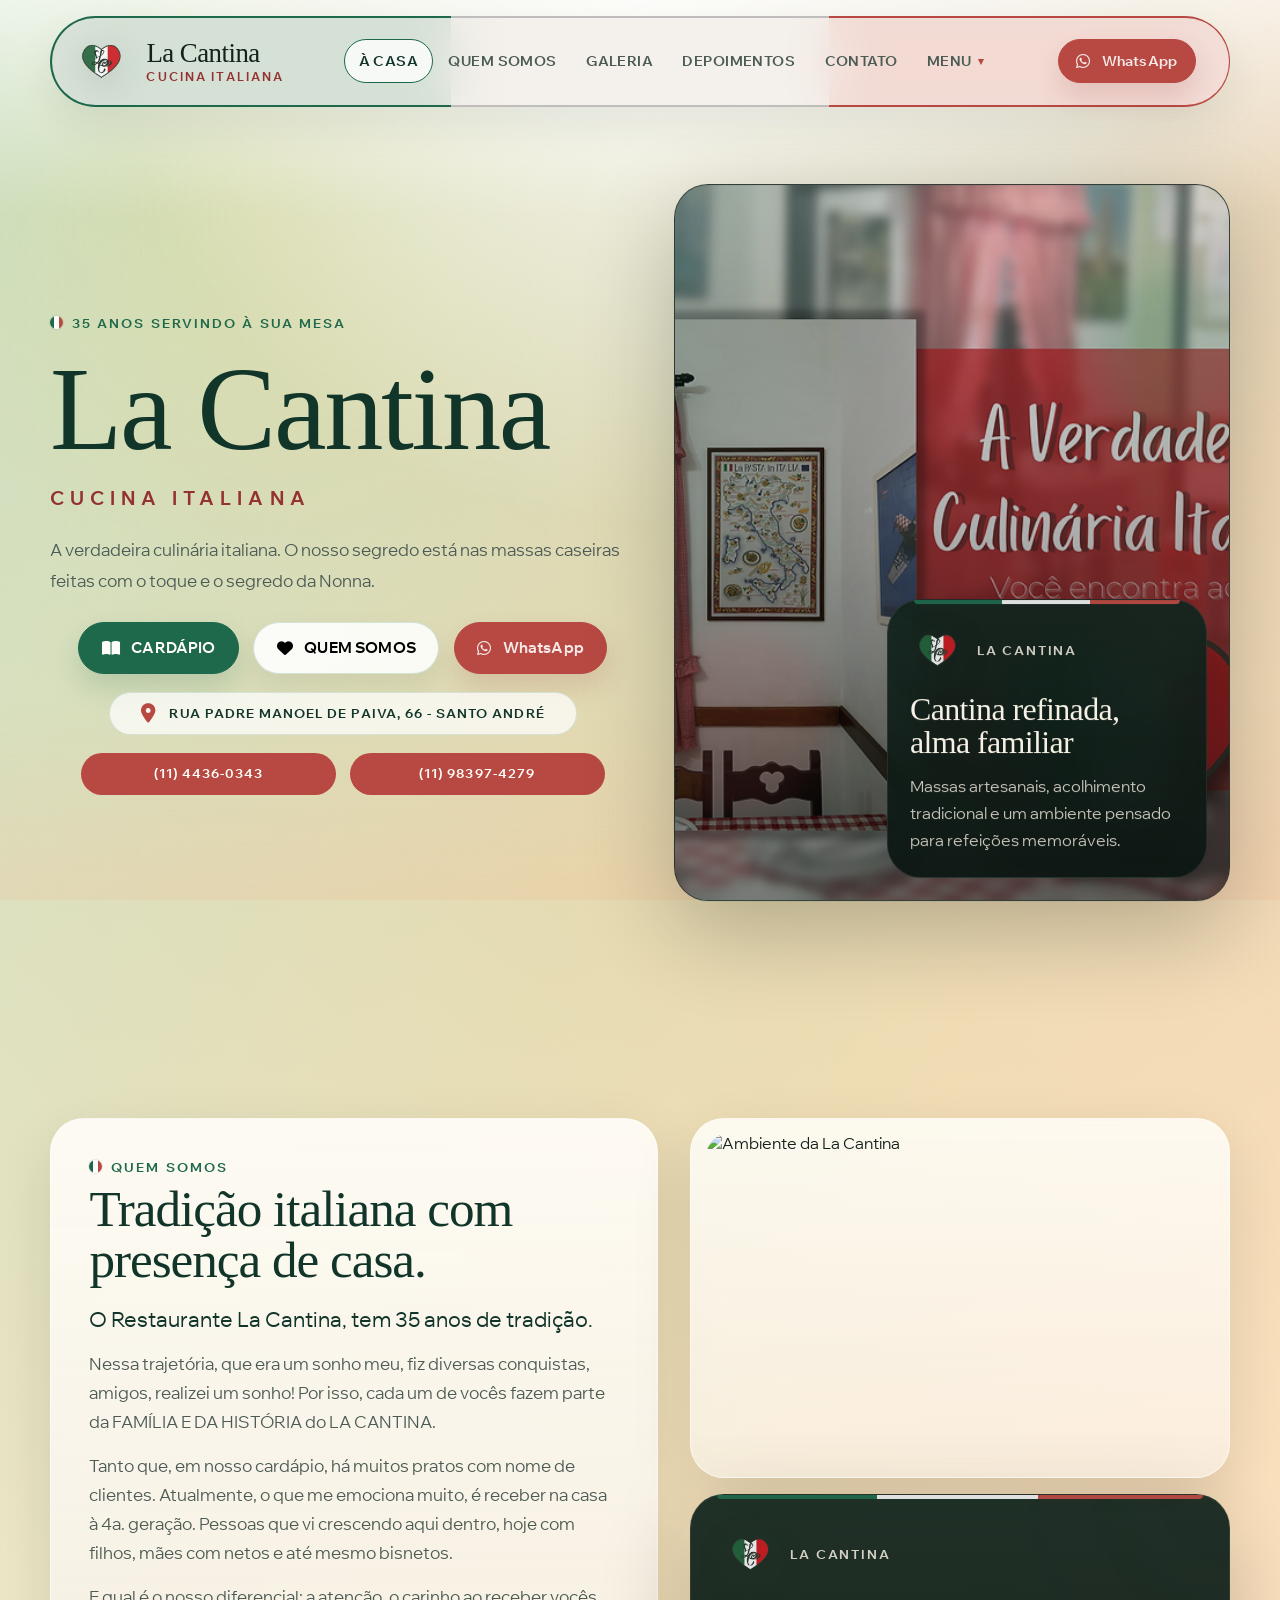
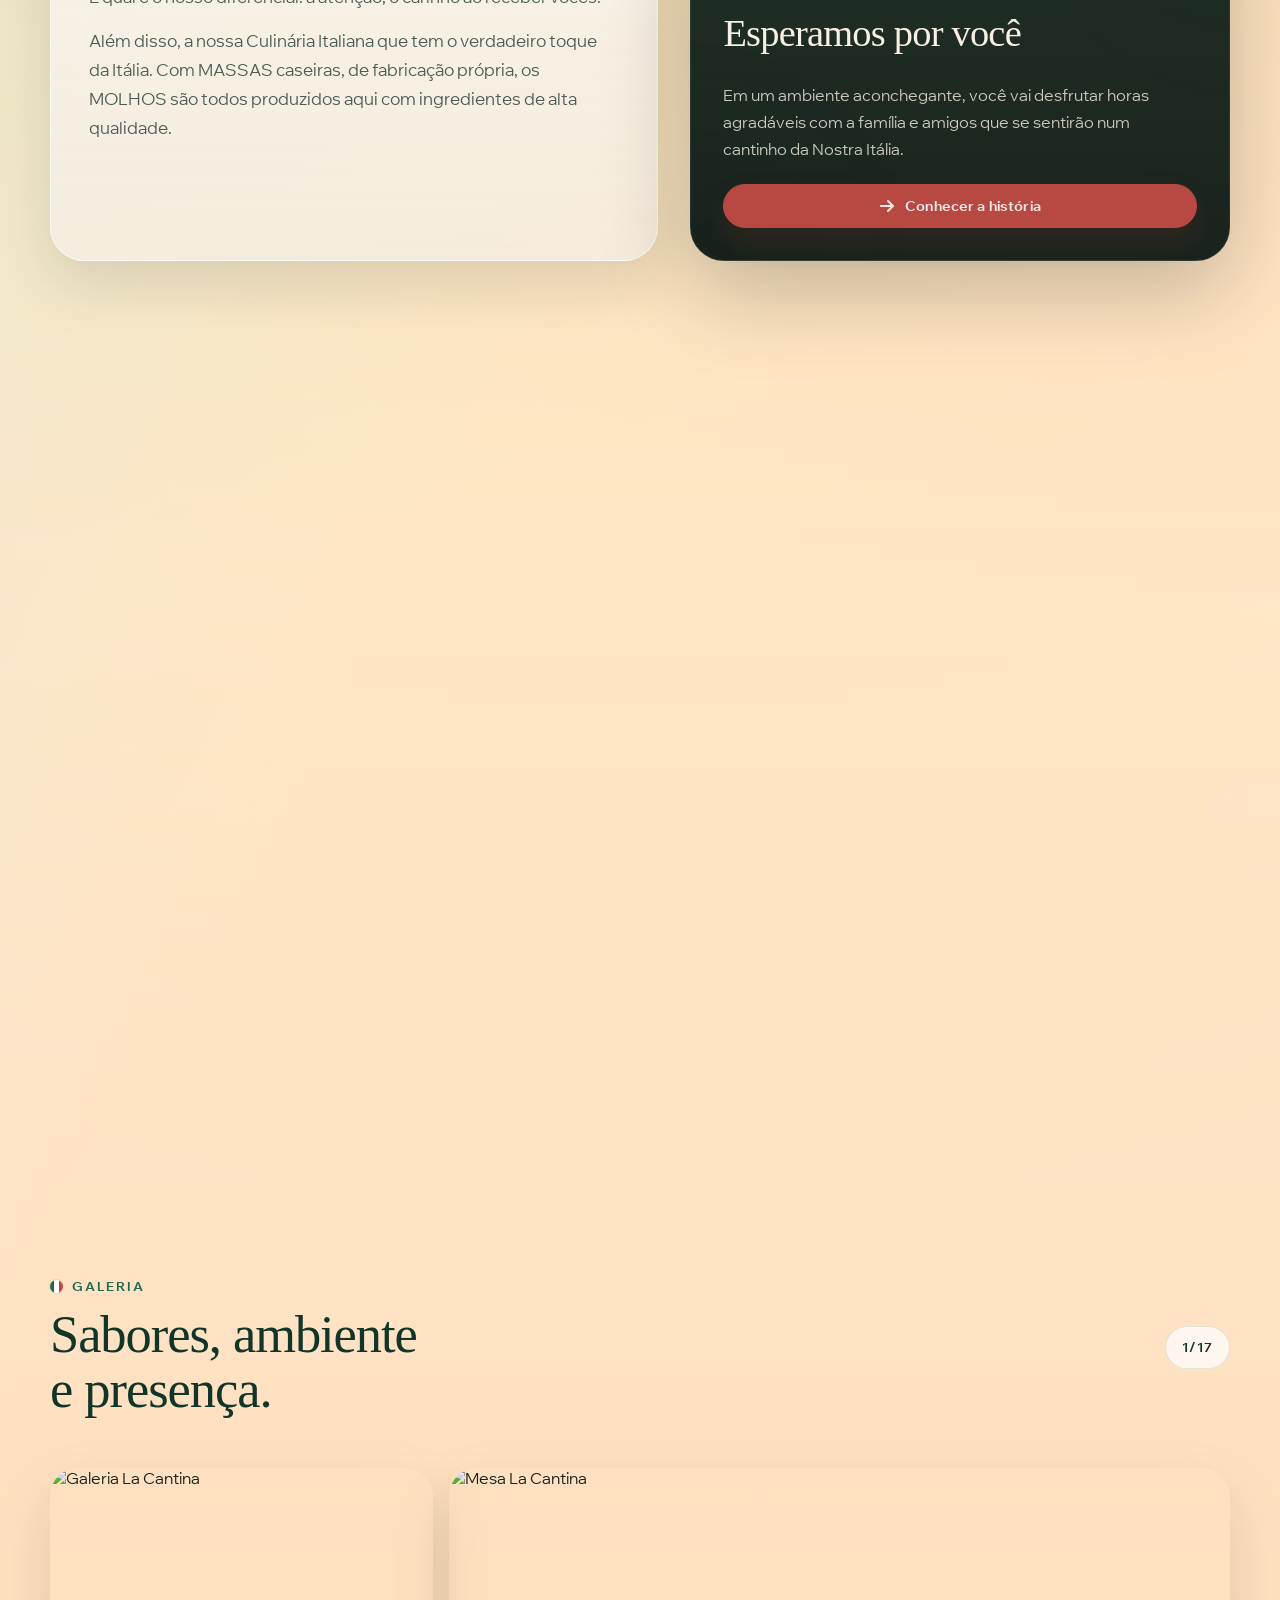
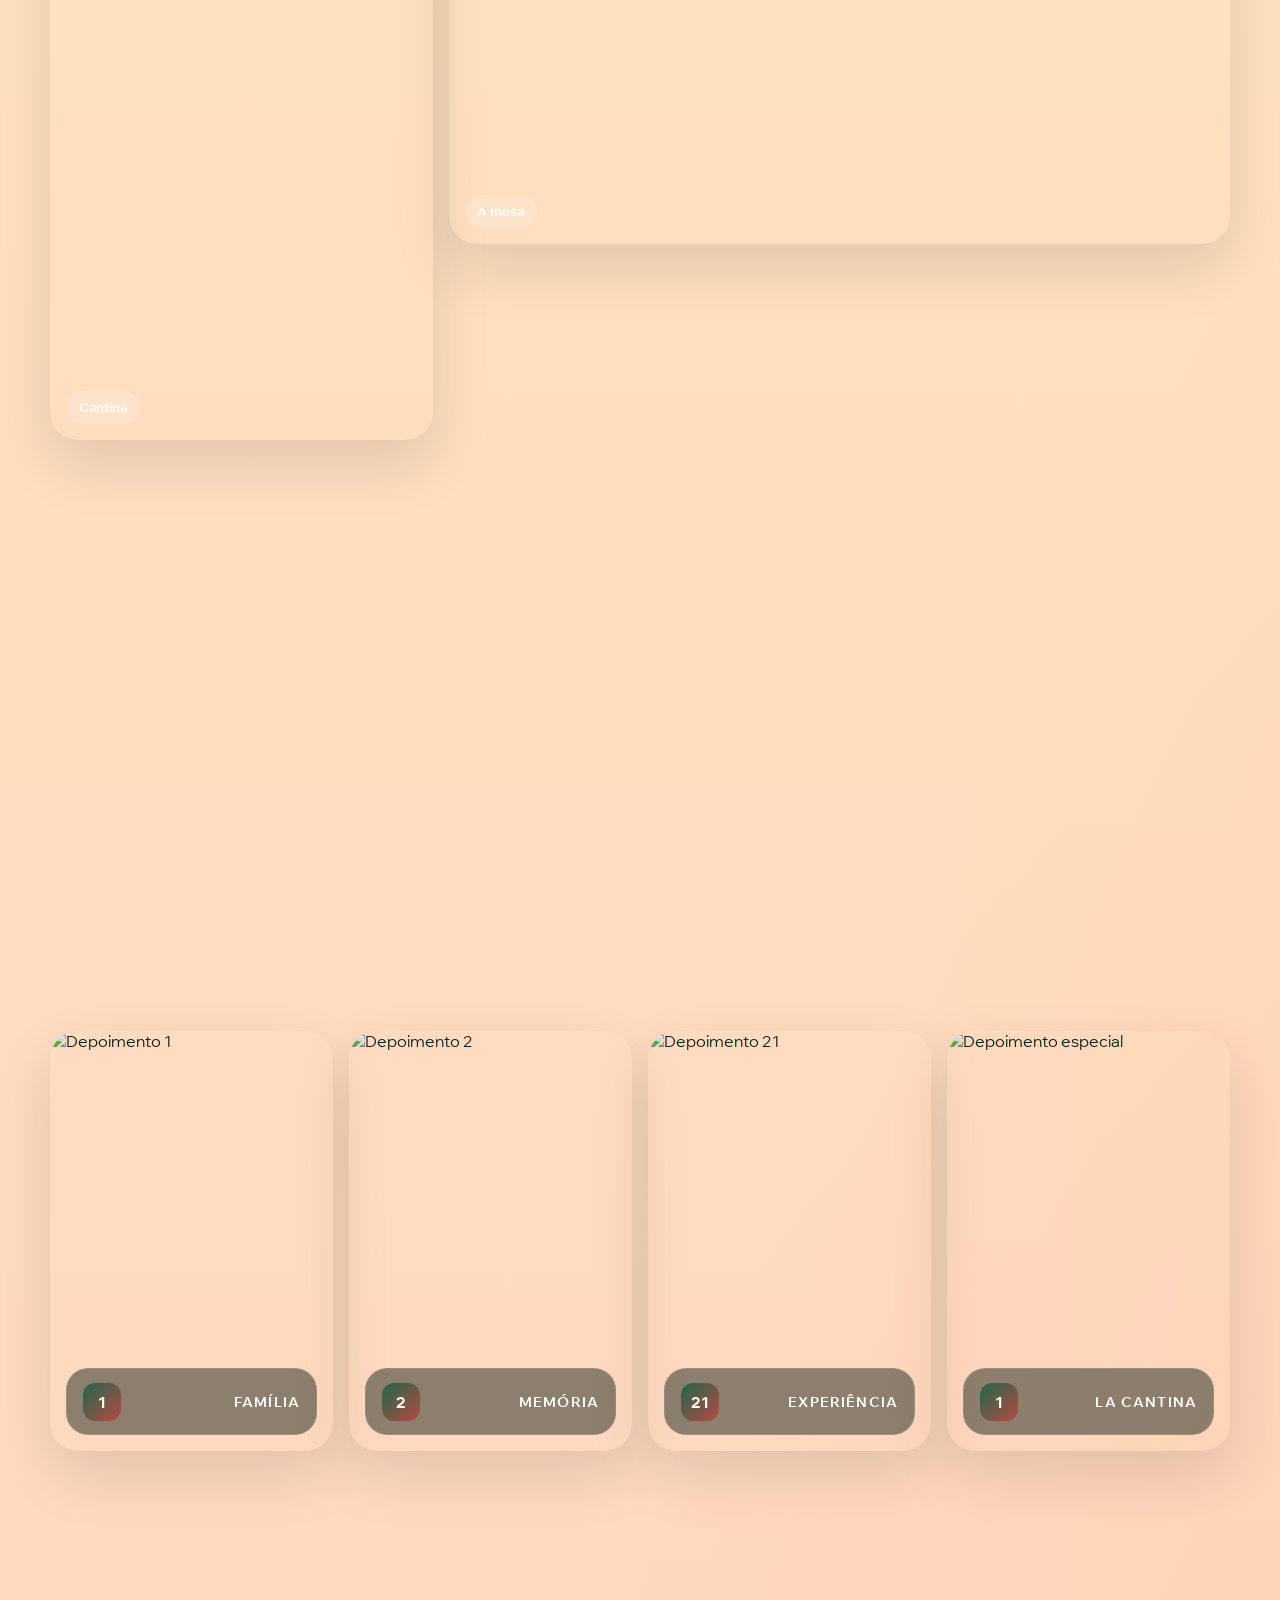
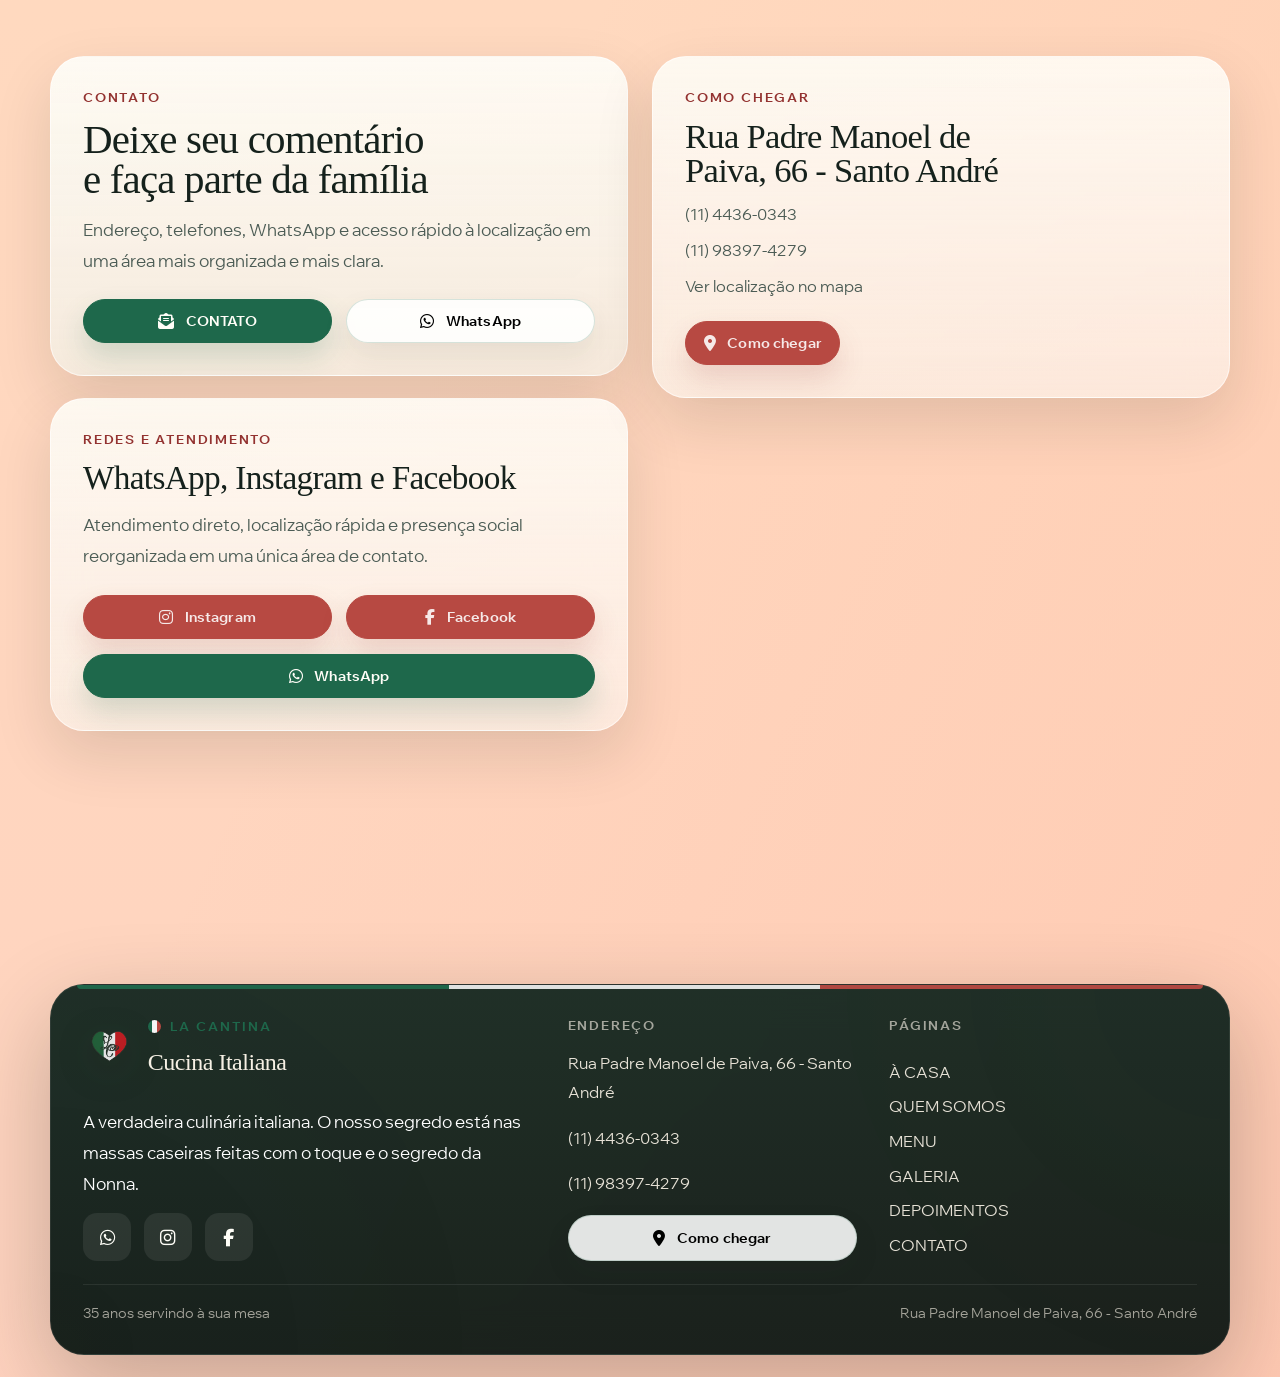
==== commit 22b88727: "Add files via upload" ====
--- a/index.html
+++ b/index.html
@@ -17,7 +17,6 @@
     href="https://cdnjs.cloudflare.com/ajax/libs/font-awesome/6.5.2/css/all.min.css"
     referrerpolicy="no-referrer"
   >
-  <link rel="preload" href="fonts/fraunces_120pt-light.woff2" as="font" type="font/woff2" crossorigin>
   <link rel="preload" href="fonts/WixMadeforDisplay_W_Rg.9d488db0.woff" as="font" type="font/woff" crossorigin>
   <link rel="stylesheet" href="css/main.css">
 </head>
--- a/css/main.css
+++ b/css/main.css
@@ -1,19 +1,3 @@
-@font-face {
-  font-family: "Fraunces LC";
-  src: url("../fonts/fraunces_120pt-light.woff2") format("woff2");
-  font-style: normal;
-  font-weight: 300;
-  font-display: swap;
-}
-
-@font-face {
-  font-family: "Fraunces LC";
-  src: url("../fonts/fraunces_120pt-semibold.woff2") format("woff2");
-  font-style: normal;
-  font-weight: 600;
-  font-display: swap;
-}
-
 @font-face {
   font-family: "Madefor LC";
   src: url("../fonts/WixMadeforDisplay_W_Rg.9d488db0.woff") format("woff");
@@ -34,6 +18,12 @@
   --white: #fffdf7;
   --paper: #f2ecdf;
   --cream: #e8dac3;
+  --bg-ivory: #fffaf2;
+  --bg-peach: #ffe0bf;
+  --bg-coral: #ff9670;
+  --bg-mango: #ffd86a;
+  --bg-mint: #78d8a3;
+  --bg-sky: #bfe9ff;
   --green-900: #12352a;
   --green-700: #1e684b;
   --green-500: #2f8a62;
@@ -55,7 +45,7 @@
   --radius-sm: 12px;
   --container: min(1180px, calc(100vw - 40px));
   --font-sans: "Madefor LC", "Segoe UI", sans-serif;
-  --font-serif: "Fraunces LC", Georgia, serif;
+  --font-serif: "Palatino Linotype", "Book Antiqua", Baskerville, Georgia, serif;
   --transition: 240ms cubic-bezier(0.22, 1, 0.36, 1);
   --header-height: 86px;
   --hero-meta-space: 1.1rem;
@@ -77,10 +67,11 @@
   font-family: var(--font-sans);
   color: var(--ink);
   background:
-    radial-gradient(circle at 0% 0%, rgba(30, 104, 75, 0.34), transparent 36%),
-    radial-gradient(circle at 100% 0%, rgba(183, 73, 66, 0.3), transparent 34%),
-    linear-gradient(90deg, rgba(18, 53, 42, 0.16) 0%, rgba(255, 255, 255, 0) 22%, rgba(255, 255, 255, 0) 78%, rgba(147, 50, 48, 0.14) 100%),
-    linear-gradient(180deg, var(--white) 0%, var(--paper) 42%, var(--cream) 100%);
+    radial-gradient(circle at 0% 0%, rgba(120, 216, 163, 0.34), transparent 34%),
+    radial-gradient(circle at 100% 0%, rgba(255, 150, 112, 0.36), transparent 35%),
+    radial-gradient(circle at 50% 14%, rgba(255, 216, 106, 0.28), transparent 38%),
+    linear-gradient(115deg, rgba(191, 233, 255, 0.28) 0%, rgba(255, 255, 255, 0) 34%, rgba(255, 255, 255, 0) 68%, rgba(255, 150, 112, 0.16) 100%),
+    linear-gradient(180deg, var(--bg-ivory) 0%, var(--bg-peach) 52%, #ffd3bf 100%);
 }
 
 body::before {
@@ -101,8 +92,10 @@
   z-index: -1;
   pointer-events: none;
   background:
-    linear-gradient(180deg, rgba(255, 255, 255, 0.6), transparent 22%, transparent 78%, rgba(18, 53, 42, 0.08)),
-    radial-gradient(circle at 50% 0%, rgba(255, 255, 255, 0.7), transparent 48%);
+    linear-gradient(180deg, rgba(255, 255, 255, 0.68), transparent 24%, transparent 78%, rgba(255, 164, 128, 0.14)),
+    radial-gradient(circle at 50% 0%, rgba(255, 255, 255, 0.78), transparent 48%),
+    radial-gradient(circle at 20% 24%, rgba(255, 216, 106, 0.16), transparent 30%),
+    radial-gradient(circle at 82% 20%, rgba(191, 233, 255, 0.18), transparent 28%);
 }
 
 img {
@@ -240,14 +233,14 @@
 .tab-panel__title {
   margin: 0;
   font-family: var(--font-serif);
-  font-weight: 300;
-  letter-spacing: -0.04em;
-  line-height: 1.02;
+  font-weight: 400;
+  letter-spacing: -0.02em;
+  line-height: 1.05;
 }
 
 .section-title {
   color: var(--green-900);
-  max-width: 14ch;
+  max-width: 20ch;
   font-size: clamp(2.1rem, 4.1vw, 3.55rem);
   text-wrap: balance;
 }
@@ -273,6 +266,7 @@
   display: inline-flex;
   align-items: center;
   justify-content: center;
+  max-width: 100%;
   min-height: 38px;
   padding: 0.7rem 1rem;
   border: 1px solid rgba(30, 104, 75, 0.14);
@@ -281,8 +275,11 @@
   color: var(--green-900);
   font-size: 0.82rem;
   font-weight: 700;
+  line-height: 1.35;
   letter-spacing: 0.08em;
+  text-align: center;
   text-transform: uppercase;
+  text-wrap: balance;
   backdrop-filter: blur(14px);
 }
 
@@ -385,7 +382,7 @@
   padding: 0.9rem 1.15rem 0.9rem 1.25rem;
   overflow: visible;
   border-radius: 999px;
-  background: linear-gradient(90deg, var(--green-700) 0 34%, rgba(255, 255, 255, 0.96) 34% 66%, var(--red-500) 66% 100%);
+  background: linear-gradient(90deg, var(--green-700) 0 34%, rgba(189, 186, 186, 0.96) 34% 66%, var(--red-500) 66% 100%);
   box-shadow: 0 18px 40px rgba(21, 33, 28, 0.08);
 }
 
@@ -450,6 +447,7 @@
 .brand__lockup {
   display: grid;
   gap: 0.1rem;
+  min-width: 0;
 }
 
 .brand__name {
@@ -500,6 +498,10 @@
 .nav-dropdown-group.is-active > .nav-link {
   color: var(--green-900);
   background: rgba(255, 255, 255, 0.78);
+}
+
+.nav-link:hover,.nav-link.is-active{
+  border: 1px solid var(--green-700);
 }
 
 .nav-dropdown-group > .nav-link::after {
@@ -923,16 +925,22 @@
 }
 
 .detail-stack,
-.contact-stack,
 .tab-shell,
 .detail-list,
 .info-card__list {
   display: flex;
+  flex-direction: column;
   gap: 1rem;
 }
 
+.contact-stack {
+  display: flex;
+  gap: 1rem;
+}
+
+.tab-panels,
 .info-card__list {
-  min-width: 100%;
+  width: 100%;
 }
 
 .content-copy > * + * {
@@ -944,7 +952,7 @@
 }
 
 .about-grid .section-title {
-  max-width: 10ch;
+  max-width: none;
 }
 
 .about-grid--feature {
@@ -965,14 +973,14 @@
 }
 
 .story-card .section-title {
-  max-width: 8.4ch;
+  max-width: none;
   margin-bottom: 1.15rem;
   font-size: clamp(2.5rem, 4vw, 4.35rem);
   line-height: 0.98;
 }
 
 .editorial-card .section-title {
-  max-width: 9.4ch;
+  max-width: none;
   margin-bottom: 1rem;
   font-size: clamp(2.2rem, 3.4vw, 3.25rem);
   line-height: 1;
@@ -1795,12 +1803,19 @@
     display: none;
   }
 
+  .hero__phones{
+    display:none;
+  }
+
   .site-header__bar {
-    grid-template-columns: auto 1fr auto;
+    grid-template-columns: minmax(0, 1fr) auto;
+    gap: 0.75rem;
   }
 
   .nav-toggle {
     display: inline-grid;
+    justify-self: end;
+    margin-left: auto;
   }
 
   body.nav-open .mobile-nav {
@@ -1887,7 +1902,11 @@
   }
 
   .site-header__bar {
-    padding-inline: 1rem;
+    padding: 0.75rem 0.8rem 0.75rem 1rem;
+  }
+
+  .brand {
+    gap: 0.7rem;
   }
 
   .brand__mark-wrap {
@@ -1901,11 +1920,138 @@
   }
 
   .brand__name {
-    font-size: 1.42rem;
+    font-size: clamp(1.18rem, 5vw, 1.42rem);
+  }
+
+  .brand__subtitle {
+    font-size: 0.66rem;
+    letter-spacing: 0.14em;
   }
 
   .section-header {
+    flex-direction: column;
+    align-items: stretch;
+    gap: 0.85rem;
+  }
+
+  .section-header > .tag {
+    align-self: flex-start;
+  }
+
+  .hero {
+    padding: 2.4rem 0 3.4rem;
+  }
+
+  .hero__grid {
+    gap: 1.25rem;
+  }
+
+  .hero__content {
+    max-width: none;
+    padding-block: 0;
+  }
+
+  .hero__title {
+    font-size: clamp(2.9rem, 15vw, 4.3rem);
+  }
+
+  .hero__subtitle {
+    margin-top: 0.7rem;
+    letter-spacing: 0.22em;
+  }
+
+  .hero__lead {
+    margin-top: 1.15rem;
+  }
+
+  .hero__meta {
+    justify-items: stretch;
+  }
+
+  .hero__location {
+    width: 100%;
+    min-height: auto;
+    justify-content: flex-start;
+    padding: 0.85rem 1rem;
+    text-align: left;
+  }
+
+  .hero__location span {
+    display: block;
+  }
+
+  .hero__media {
+    min-height: 380px;
+  }
+
+  .hero__badge {
+    right: 0.8rem;
+    bottom: 0.8rem;
+    width: min(320px, calc(100% - 1.6rem));
+    padding: 1.15rem;
+  }
+
+  .page-hero {
+    padding: 1.1rem 0 2.6rem;
+  }
+
+  .page-hero__panel {
+    min-height: 460px;
+    padding: 1rem;
+  }
+
+  .page-hero__content {
+    max-width: none;
+    padding: 1rem;
+  }
+
+  .page-hero__title {
+    font-size: clamp(2.6rem, 11vw, 4rem);
+  }
+
+  .page-hero__copy {
+    margin-top: 1rem;
+  }
+
+  .page-hero__stats {
+    display: grid;
+    grid-template-columns: repeat(2, minmax(0, auto));
+    gap: 0.7rem;
+  }
+
+  body[data-page="menu"] .section-title {
+    max-width: none;
+    font-size: clamp(1.9rem, 7vw, 2.6rem);
+  }
+
+  .tab-controls {
+    display: grid;
+    grid-template-columns: repeat(2, minmax(0, 1fr));
+    width: 100%;
+  }
+
+  .tab-button {
+    width: 100%;
+    min-height: 60px;
+    padding: 0.9rem 1rem;
+    line-height: 1.3;
+    text-align: center;
+    white-space: normal;
+  }
+
+  .tab-panel.is-active {
+    gap: 1.1rem;
+  }
+
+  .menu-card__top {
     align-items: flex-start;
+    flex-wrap: wrap;
+  }
+
+  .menu-card__index,
+  .section-header > .tag--tint,
+  .page-hero__stats .tag--tint {
+    display: none;
   }
 
   .menu-card-grid,
@@ -1925,8 +2071,10 @@
     min-height: 260px;
   }
 
-  .page-hero__panel {
-    min-height: 520px;
+  .menu-card__actions .button,
+  .promo-card .button {
+    width: 100%;
+    justify-content: center;
   }
 
   .story-card,
@@ -1935,12 +2083,12 @@
   }
 
   .story-card .section-title {
-    max-width: 7.8ch;
+    max-width: none;
     font-size: clamp(2.2rem, 10vw, 3.3rem);
   }
 
   .editorial-card .section-title {
-    max-width: 8.6ch;
+    max-width: none;
     font-size: clamp(2rem, 8.5vw, 2.9rem);
   }
 
@@ -1965,6 +2113,22 @@
 }
 
 @media (max-width: 560px) {
+  :root {
+    --container: min(100vw - 22px, 1180px);
+  }
+
+  .site-header__bar {
+    padding: 0.7rem 0.7rem 0.7rem 0.9rem;
+  }
+
+  .brand {
+    gap: 0.55rem;
+  }
+
+  .brand__subtitle {
+    display: none;
+  }
+
   .hero__actions,
   .page-hero__actions,
   .contact-actions {
@@ -1976,8 +2140,27 @@
     width: 100%;
   }
 
+  .menu-card,
+  .quote-card,
+  .promo-card,
+  .detail-card,
+  .info-card,
+  .comment-form,
+  .tab-panel,
+  .cta-strip {
+    padding: 1.2rem;
+  }
+
+  .hero__title {
+    font-size: clamp(2.6rem, 16vw, 3.5rem);
+  }
+
   .map-embed {
     min-height: 260px;
+  }
+
+  .hero__media {
+    min-height: 330px;
   }
 
   .hero__badge {
@@ -1985,15 +2168,24 @@
     right: auto;
     bottom: auto;
     width: auto;
-    margin: 1rem;
-  }
-
-  .hero__phones {
-    width: 100%;
-    display: grid;
+    margin: 1rem 0 0;
+  }
+
+  .page-hero__panel {
+    min-height: 420px;
+  }
+
+  .page-hero__title {
+    font-size: clamp(2.25rem, 12vw, 3.2rem);
+  }
+
+  .page-hero__stats {
     grid-template-columns: 1fr;
   }
 
+  .tab-controls {
+    grid-template-columns: 1fr;
+  }
   .hero__phone {
     min-width: 0;
     width: 100%;
